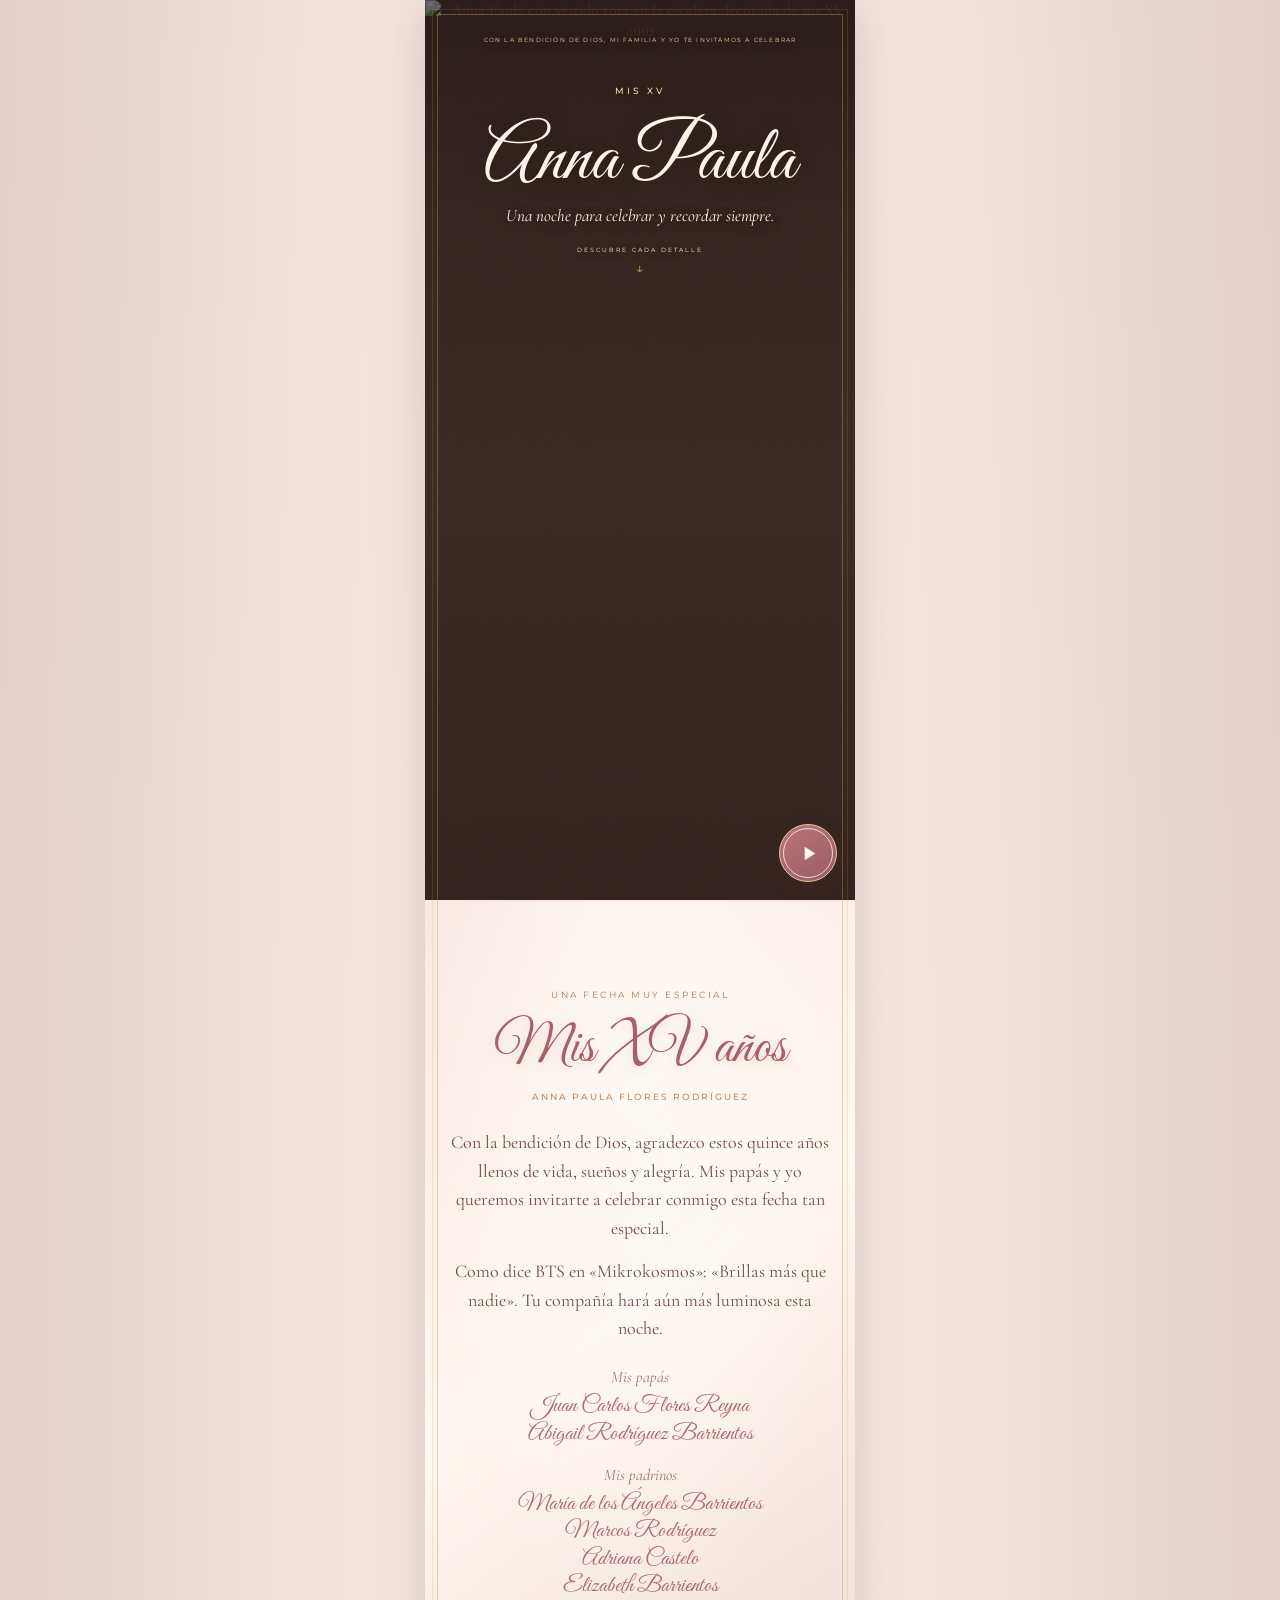
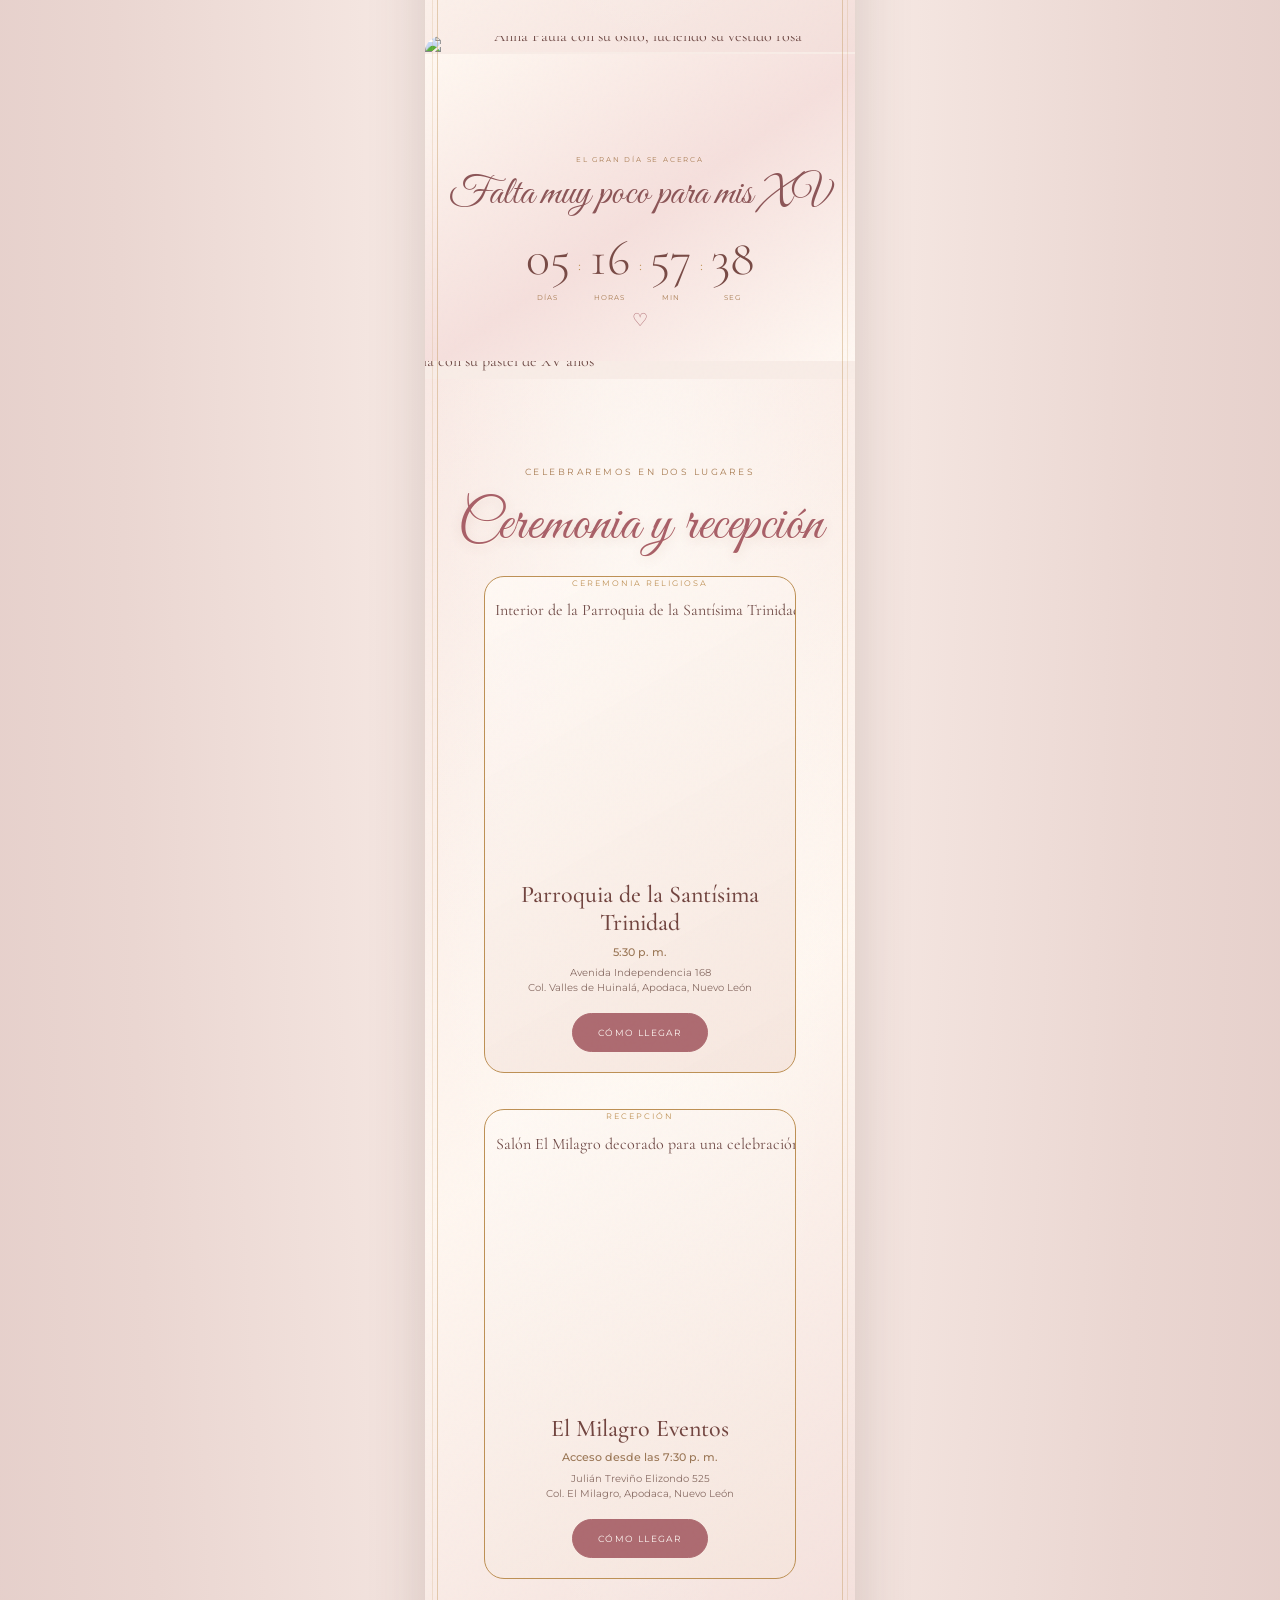
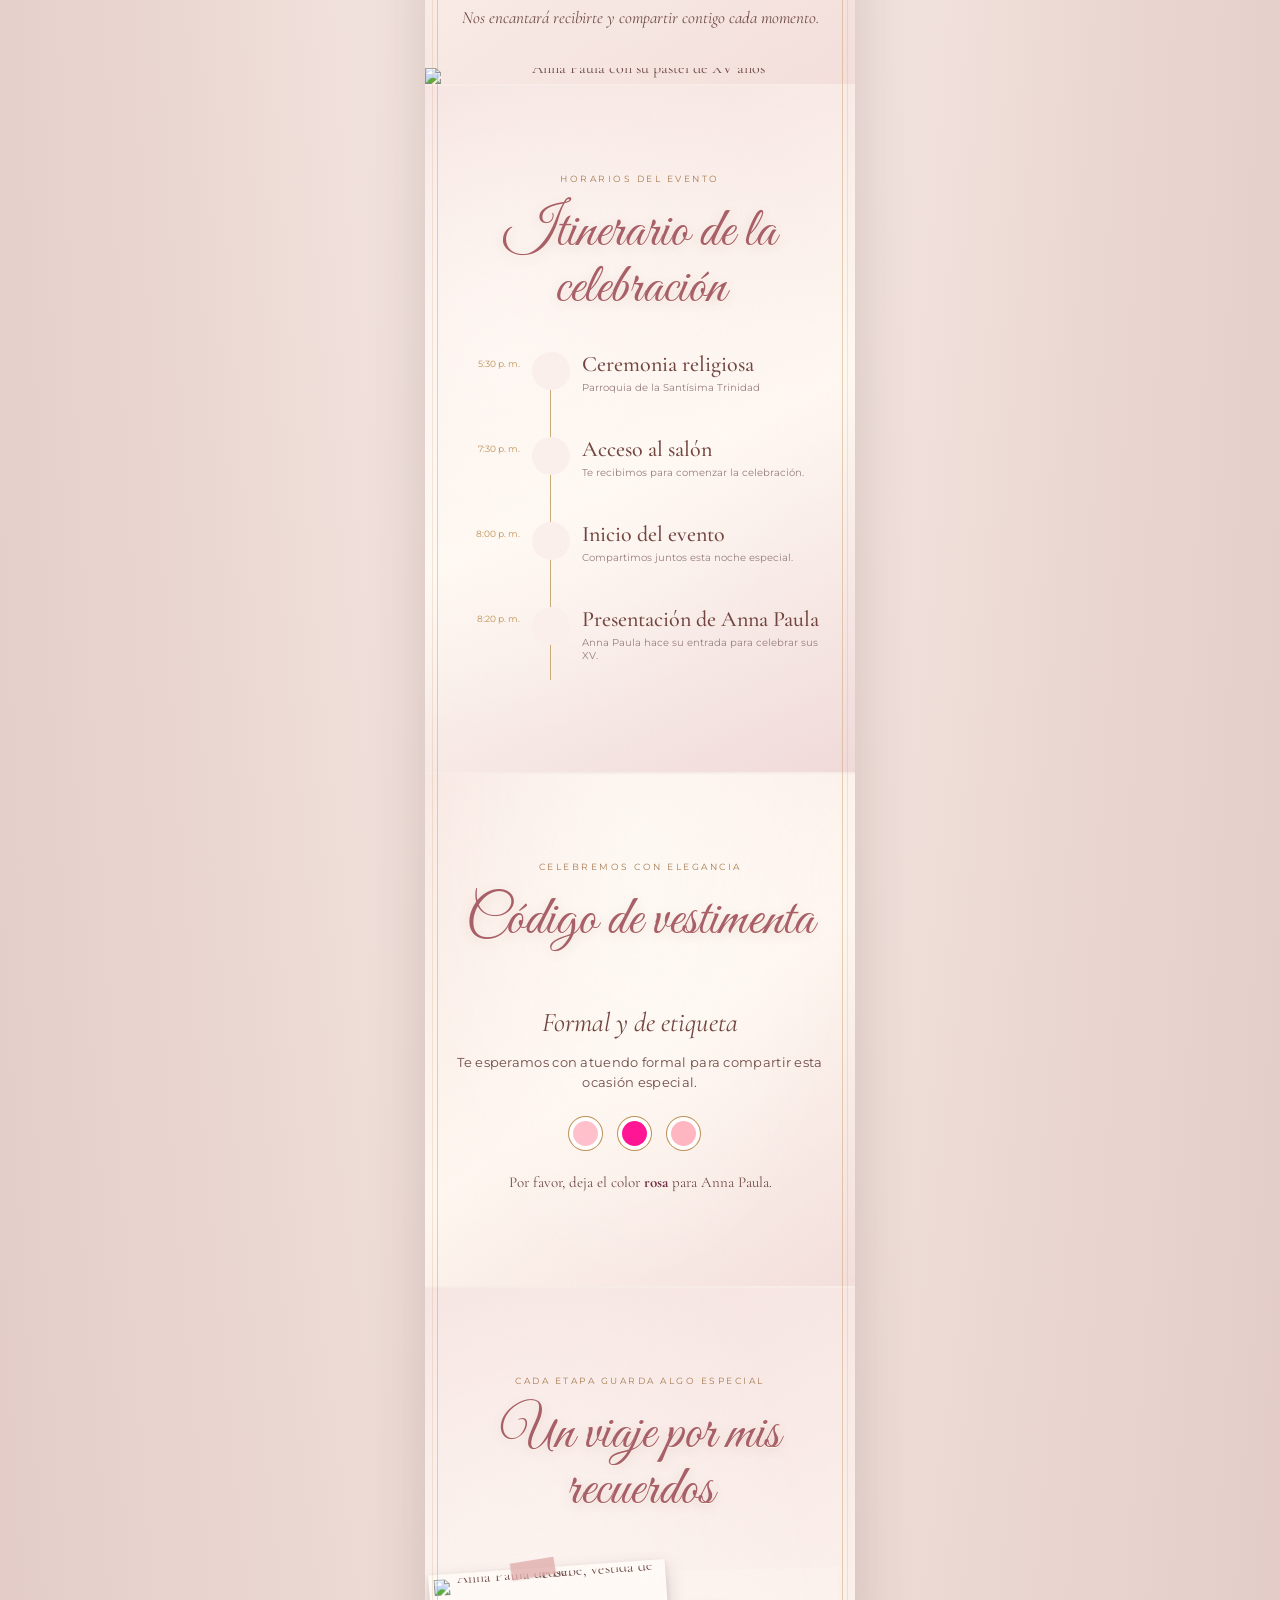
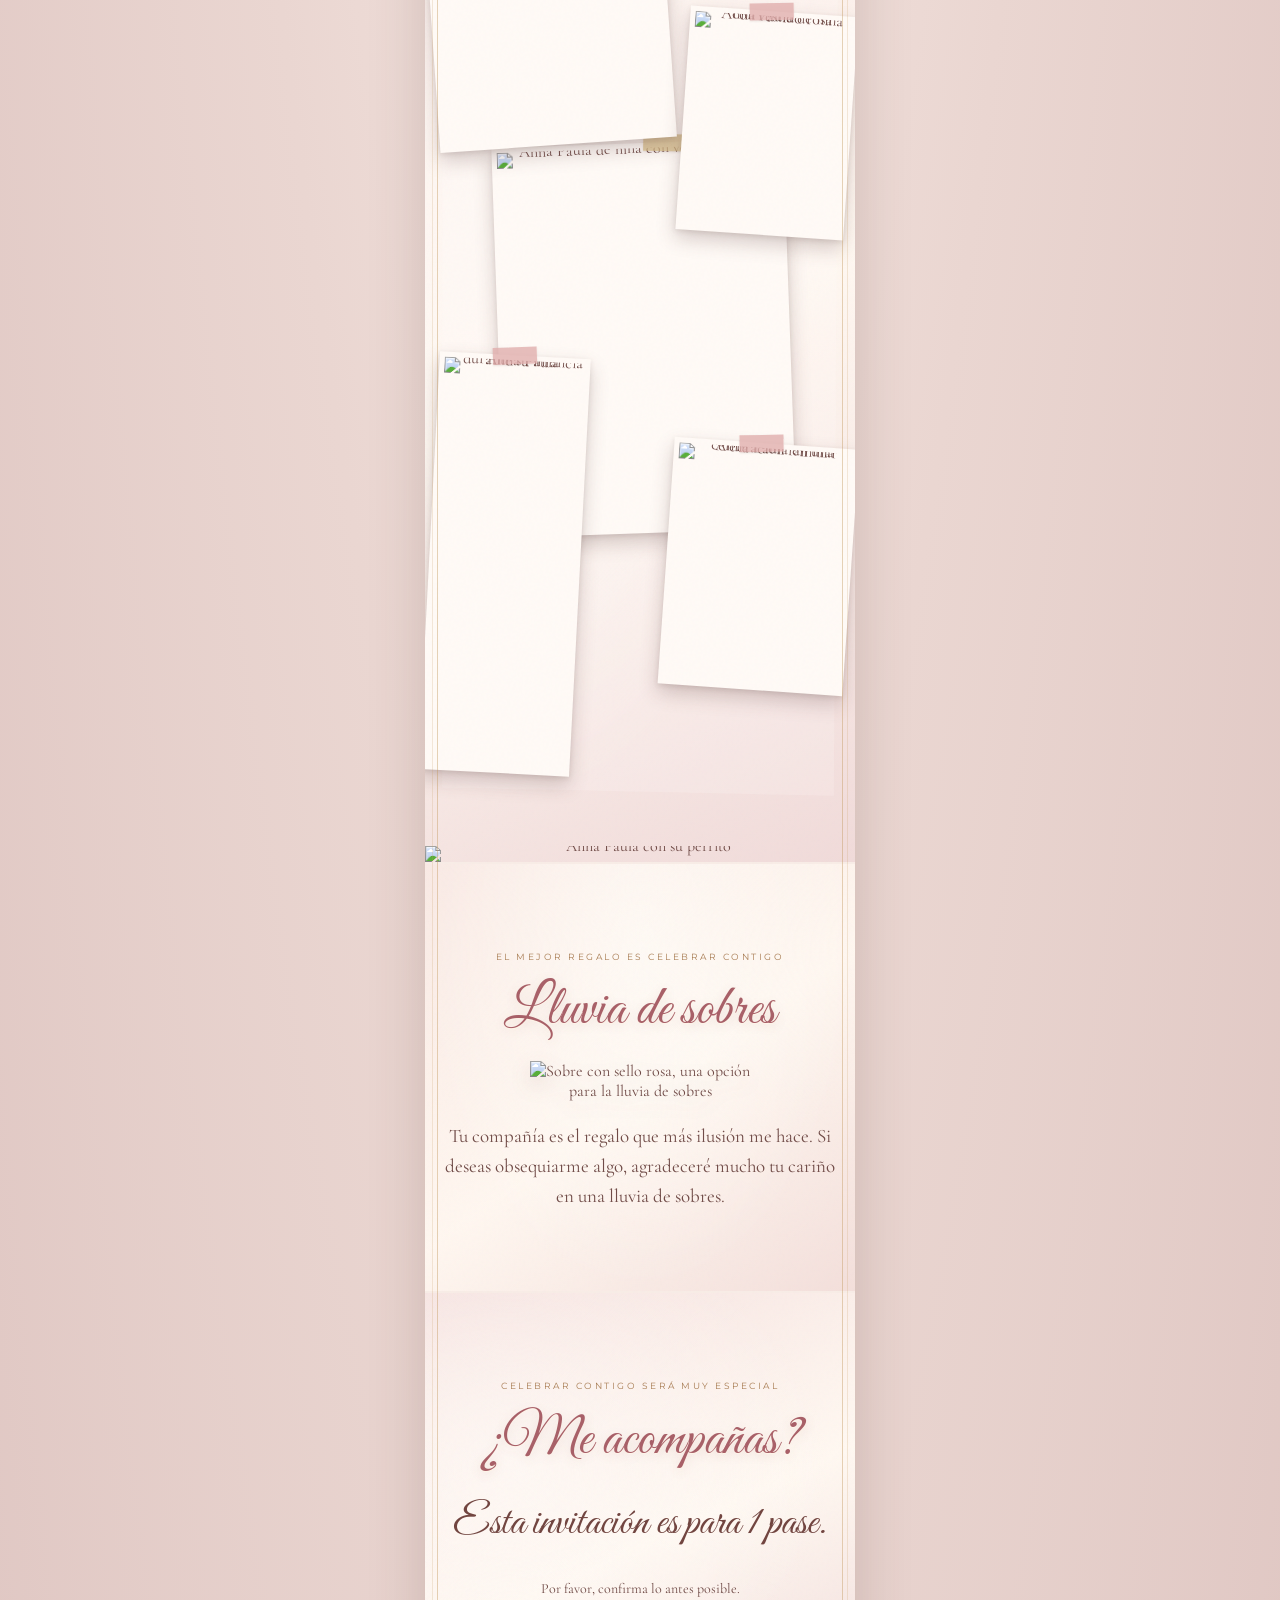
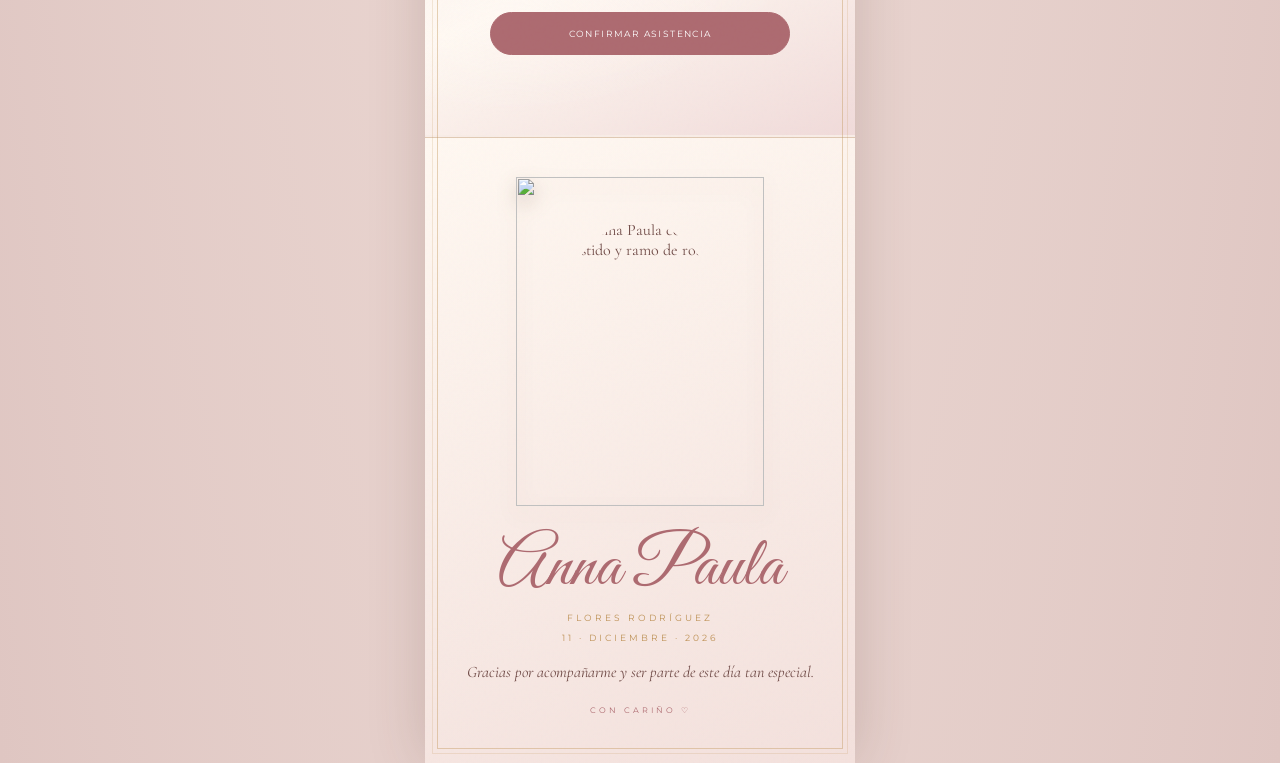
==== index.html @ 14fd7a4a "Add files via upload" ====
<!doctype html>
<html lang="es">

<head>
    <meta charset="utf-8">
    <meta name="viewport" content="width=device-width,initial-scale=1">
    <meta name="theme-color" content="#f8e9e8">
    <meta name="description"
        content="Invitación a los XV años de Anna Paula Flores Rodríguez · 11 de diciembre de 2026.">
    <title>Anna Paula · Mis XV años</title>
    <link rel="preconnect" href="https://fonts.googleapis.com">
    <link rel="preconnect" href="https://fonts.gstatic.com" crossorigin>
    <link
        href="https://fonts.googleapis.com/css2?family=Cormorant+Garamond:wght@400;500;600;700&family=Great+Vibes&family=Montserrat:wght@300;400;500;600&display=swap"
        rel="stylesheet">
    <link rel="stylesheet" href="styles.css">
</head>

<body>
    <div class="invitation-shell">
        <div class="paper-grain"></div>

        <main>
            <section class="hero" id="inicio">
                <picture class="hero-photo"><img src="assets/polie-hero-mobile.jpeg"
                        alt="Anna Paula con vestido rosa en la escalera decorada de sus XV años"></picture>
                <div class="hero-inner">
                    <p class="eyebrow reveal">CON LA BENDICIÓN DE DIOS, MI FAMILIA Y YO TE INVITAMOS A CELEBRAR</p>
                    <p class="hero-pre">MIS XV</p>
                    <h1 class="script hero-name">Anna Paula</h1>
                    <p class="hero-phrase">Una noche para celebrar y recordar siempre.</p><a class="scroll"
                        href="#invitacion">DESCUBRE CADA DETALLE <b>↓</b></a>
                </div>
            </section>
            <!-- Transición editable: cambia las imágenes de papel o flores directamente aquí. -->
            <div class="section-join" aria-hidden="true">
                <img class="section-join__paper" src="assets/papel-rasgado-1.png" alt="">
                <img class="section-join__flowers" src="assets/flores-separador.png" alt="">
            </div>
            <section class="invitation section photo-end-section" id="invitacion">
                <img class="decoration-cutout decoration-cutout--rosa" src="assets/cutouts/rosa.png" alt="" aria-hidden="true">
                <p class="eyebrow">UNA FECHA MUY ESPECIAL</p>
                <h2 class="script">Mis XV años</h2>
                <p class="full-name">Anna Paula Flores Rodríguez</p>
                <p class="body-copy">Con la bendición de Dios, agradezco estos quince años llenos de vida, sueños y
                    alegría. Mis papás y yo queremos invitarte a celebrar conmigo esta fecha tan especial.</p>
                <p class="body-copy">Como dice BTS en «Mikrokosmos»: «Brillas más que nadie». Tu compañía hará aún
                    más luminosa esta noche.</p>
                <div class="family-list">
                    <div class="family-group"><span>Mis papás</span><strong>Juan Carlos Flores Reyna<br>Abigail
                            Rodríguez Barrientos</strong></div>
                    <div class="family-group"><span>Mis padrinos</span><strong>María de los Ángeles Barrientos<br>Marcos
                            Rodríguez<br>Adriana Castelo<br>Elizabeth Barrientos</strong></div>
                </div>
                <figure class="photo-insert photo-insert--osito"><img src="assets/anna-paula-osito.jpeg"
                        alt="Anna Paula con su osito, luciendo su vestido rosa" loading="lazy"></figure>
            </section>
            <div class="section-join section-join--reverse--bottomosito" aria-hidden="true">
                <img class="section-join__paper" src="assets/papel-rasgado-2.png" alt="">
                <img class="section-join__flowers" src="assets/flores-separador.png" alt="">
            </div>
            <section>
                <div class="countdown-card">
                    <p class="eyebrow">EL GRAN DÍA SE ACERCA</p>
                    <h3 class="script">Falta muy poco para mis XV</h3>
                    <div class="countdown">
                        <div><strong id="days">--</strong><small>DÍAS</small></div><span>:</span>
                        <div><strong id="hours">--</strong><small>HORAS</small></div><span>:</span>
                        <div><strong id="minutes">--</strong><small>MIN</small></div><span>:</span>
                        <div><strong id="seconds">--</strong><small>SEG</small></div>
                    </div><span class="countdown-heart" aria-hidden="true">♡</span>
                </div>
                <figure class="photo-insert photo-insert--celebracion"><img src="assets/anna-paula-celebracion.jpeg"
                        alt="Anna Paula con su pastel de XV años" loading="lazy"></figure>
            </section>
            
            <div class="section-join" aria-hidden="true">
                <img class="section-join__paper" src="assets/papel-rasgado-3.png" alt="">
                <img class="section-join__flowers" src="assets/flores-separador.png" alt="">
            </div>
            <section class="venue section photo-end-section" id="lugar">
                <p class="eyebrow">CELEBRAREMOS EN DOS LUGARES</p>
                <h2 class="script">Ceremonia y recepción</h2>
                <div class="venue-card">
                    <p class="venue-type">CEREMONIA RELIGIOSA</p>
                    <img class="venue-photo" src="assets/parroquia-santisima-trinidad.webp"
                        alt="Interior de la Parroquia de la Santísima Trinidad" loading="lazy">
                    <h3>Parroquia de la Santísima Trinidad</h3>
                    <p class="venue-details"><time>5:30 p. m.</time><span>Avenida Independencia 168<br>Col. Valles de Huinalá, Apodaca, Nuevo León</span></p>
                    <a class="outline-btn"
                        href="https://www.google.com/maps/dir/?api=1&amp;destination=Av+Independencia+168%2C+Valle+de+Huinal%C3%A1+I%2C+66634+Apodaca%2C+N.L."
                        target="_blank" rel="noopener noreferrer">CÓMO LLEGAR</a>
                </div>
                <div class="venue-card">
                    <p class="venue-type">RECEPCIÓN</p>
                    <img class="venue-photo" src="assets/salon-el-milagro.webp"
                        alt="Salón El Milagro decorado para una celebración" loading="lazy">
                    <h3>El Milagro Eventos</h3>
                    <p class="venue-details"><time>Acceso desde las 7:30 p. m.</time><span>Julián Treviño Elizondo 525<br>Col. El Milagro, Apodaca, Nuevo León</span></p>
                    <a class="outline-btn"
                        href="https://www.google.com/maps/dir/?api=1&amp;destination=Blvd+Juli%C3%A1n+Trevi%C3%B1o+Elizondo+525%2C+El+Milagro%2C+66634+Apodaca%2C+N.L."
                        target="_blank" rel="noopener noreferrer">CÓMO LLEGAR</a>
                </div>
                <p class="note">Nos encantará recibirte y compartir contigo cada momento.</p>
                <figure class="photo-insert photo-insert--pastel"><img src="assets/anna-paula-pastel.jpeg"
                        alt="Anna Paula con su pastel de XV años" loading="lazy"></figure>
            </section>
            <div class="section-join section-join--reverse--section-cake" aria-hidden="true">
                <img class="section-join__paper" src="assets/papel-rasgado-1.png" alt="">
                <img class="section-join__flowers" src="assets/flores-separador.png" alt="">
            </div>
            <section class="schedule section" id="itinerario">
                <img class="decoration-cutout decoration-cutout--llave-lazo" src="assets/cutouts/llave-lazo.png" alt="" aria-hidden="true">
                <p class="eyebrow">HORARIOS DEL EVENTO</p>
                <h2 class="script">Itinerario de la celebración</h2>
                <div class="timeline">
                    <article><time>5:30 p. m.</time><span class="timeline-dot"><img class="timeline-icon" src="assets/icons/iglesia.png" alt=""></span>
                        <div>
                            <h3>Ceremonia religiosa</h3>
                            <p>Parroquia de la Santísima Trinidad</p>
                        </div>
                    </article>
                    <article><time>7:30 p. m.</time><span class="timeline-dot"><img class="timeline-icon" src="assets/icons/alfombra-roja.png" alt=""></span>
                        <div>
                            <h3>Acceso al salón</h3>
                            <p>Te recibimos para comenzar la celebración.</p>
                        </div>
                    </article>
                    <article><time>8:00 p. m.</time><span class="timeline-dot"><img class="timeline-icon" src="assets/icons/escena.png" alt=""></span>
                        <div>
                            <h3>Inicio del evento</h3>
                            <p>Compartimos juntos esta noche especial.</p>
                        </div>
                    </article>
                    <article><time>8:20 p. m.</time><span class="timeline-dot"><img class="timeline-icon" src="assets/icons/corona.png" alt=""></span>
                        <div>
                            <h3>Presentación de Anna Paula</h3>
                            <p>Anna Paula hace su entrada para celebrar sus XV.</p>
                        </div>
                    </article>
                </div>
            </section>
            <div class="section-join" aria-hidden="true">
                <img class="section-join__paper" src="assets/papel-rasgado-2.png" alt="">
                <img class="section-join__flowers" src="assets/flores-separador.png" alt="">
            </div>
            <section class="dress section" id="vestimenta">
                <img class="decoration-cutout decoration-cutout--perfume-rosa" src="assets/cutouts/perfume-rosa.png" alt="" aria-hidden="true">
                <p class="eyebrow">CELEBREMOS CON ELEGANCIA</p>
                <h2 class="script">Código de vestimenta</h2>
                <div class="dress-art" aria-label="Vestido y traje de etiqueta">
                    <img class="dress-art--formal" src="assets/formal.png" alt="">
                </div>
                <h3>Formal y de etiqueta</h3>
                <p>Te esperamos con atuendo formal para compartir esta ocasión especial.</p>
                <div class="wine-note">
                    <span class="pink1"></span><br>
                    <span class="pink2"></span><br>
                    <span class="pink3"></span><br>
                    <p>Por favor, deja el color <b>rosa</b> para Anna Paula.</p>
                </div>
            </section>
            <div class="section-join section-join--reverse" aria-hidden="true">
                <img class="section-join__paper" src="assets/papel-rasgado-3.png" alt="">
                <img class="section-join__flowers" src="assets/flores-separador.png" alt="">
            </div>
            <section class="gallery section photo-end-section" id="galeria">
                <img class="decoration-cutout decoration-cutout--rosa" src="assets/cutouts/rosa.png" alt="" aria-hidden="true">
                <p class="eyebrow">CADA ETAPA GUARDA ALGO ESPECIAL</p>
                <h2 class="script">Un viaje por mis recuerdos</h2>
                <div class="memory-collage" aria-label="Collage de fotografías de infancia de Anna Paula">
                    <figure class="memory-print memory-print--baby"><img src="assets/infancia/infancia-bebe.jpeg" alt="Anna Paula de bebé, vestida de rosa" loading="eager"></figure>
                    <figure class="memory-print memory-print--pink"><img src="assets/infancia/infancia-vestido-rosa.jpeg" alt="Anna Paula de niña con vestido rosa" loading="eager"></figure>
                    <figure class="memory-print memory-print--school"><img src="assets/infancia/infancia-escolar.jpeg" alt="Anna Paula durante su infancia" loading="eager"></figure>
                    <figure class="memory-print memory-print--portrait"><img src="assets/infancia/infancia-retrato.jpeg" alt="Anna Paula en una celebración familiar" loading="eager"></figure>
                    <figure class="memory-print memory-print--main"><img src="assets/infancia/infancia-vestido-fiesta.jpeg" alt="Anna Paula de niña con vestido de fiesta" loading="eager"></figure>
                    <img class="decoration-cutout memory-sticker memory-sticker--bow" src="assets/cutouts/lazo-rosa.png" alt="" aria-hidden="true">
                    <img class="decoration-cutout memory-sticker memory-sticker--bouquet" src="assets/cutouts/ramo-rosas.png" alt="" aria-hidden="true">
                </div>
                <figure class="photo-insert photo-insert--mascota photo-insert--near-gifts"><img src="assets/anna-paula-mascota.jpeg"
                        alt="Anna Paula con su perrito" loading="lazy"></figure>
            </section>
            <div class="section-join" aria-hidden="true">
                <img class="section-join__paper" src="assets/papel-rasgado-1.png" alt="">
                <img class="section-join__flowers" src="assets/flores-separador.png" alt="">
            </div>
            <section class="gifts section" id="regalos">
                <img class="decoration-cutout decoration-cutout--angelito" src="assets/cutouts/angelito.png" alt="" aria-hidden="true">
                <p class="eyebrow">EL MEJOR REGALO ES CELEBRAR CONTIGO</p>
                <h2 class="script">Lluvia de sobres</h2>
                <img class="gift-envelope" src="assets/cutouts/sobre-sello.png" alt="Sobre con sello rosa, una opción para la lluvia de sobres" loading="lazy">
                <p>Tu compañía es el regalo que más ilusión me hace. Si deseas obsequiarme algo, agradeceré mucho tu
                    cariño en una lluvia de sobres.</p>
            </section>
            <div class="section-join section-join--reverse --two" aria-hidden="true">
                <img class="section-join__paper" src="assets/papel-rasgado-2.png" alt="">
                <img class="section-join__flowers" src="assets/flores-separador.png" alt="">
            </div>
            <section class="rsvp section" id="confirmar">
                <p class="eyebrow">CELEBRAR CONTIGO SERÁ MUY ESPECIAL</p>
                <h2 class="script">¿Me acompañas?</h2>
                <!-- Cambia “1 pase” aquí en cada copia de la invitación. -->
                <p class="assigned-passes">Esta invitación es para <strong>1 pase</strong>.</p>
                <p class="rsvp-deadline">Por favor, confirma lo antes posible.</p>
                <a class="solid-btn" href="https://docs.google.com/forms/d/e/1FAIpQLSf48ewP8IYjfvu2QK6KBSsSONPU7wRR5Dz1AoerXNyhxl4kzA/viewform?usp=header"
                    target="_blank" rel="noopener noreferrer">CONFIRMAR ASISTENCIA</a>
            </section>
            <div class="section-join" aria-hidden="true">
                <img class="section-join__paper" src="assets/papel-rasgado-3.png" alt="">
                <img class="section-join__flowers" src="assets/flores-separador.png" alt="">
            </div>
        </main>
        <footer>
            <div class="portrait-mirror" aria-label="Anna Paula enmarcada en un espejo dorado"><img
                    class="portrait-mirror-photo" src="assets/anna-paula-floral.jpeg"
                    alt="Anna Paula con su vestido y ramo de rosas"><img class="portrait-mirror-frame"
                    src="assets/cutouts/espejo-dorado.png" alt="" aria-hidden="true"></div>
            <p class="script">Anna Paula</p><span>FLORES RODRÍGUEZ <br> 11 · DICIEMBRE · 2026</span>
            <p>Gracias por acompañarme y ser parte de este día tan especial.</p><small>CON CARIÑO ♡</small>
        </footer>
    </div>
    <audio id="background-song" src="assets/please.mp3" preload="none" loop></audio>
    <button id="music-toggle" class="music-toggle" type="button" aria-label="Reproducir canción"
        aria-pressed="false"><svg class="music-toggle__play" viewBox="0 0 24 24" aria-hidden="true">
            <path d="M8 5v14l11-7z" />
        </svg><svg class="music-toggle__pause" viewBox="0 0 24 24" aria-hidden="true">
            <path d="M7 5h4v14H7zm7 0h4v14h-4z" />
        </svg></button>
    <script src="script.js" defer></script>
</body>

</html>
---- styles.css ----
:root {
    --blush: #f7e5e5;
    --pale: #fff9f5;
    --rose: #b77d83;
    --deep: #80535a;
    --gold: #b3945c;
    --gold2: #d8c39a;
    --ink: #79585a;
    --serif: 'Cormorant Garamond',Georgia,serif;
    --script: 'Great Vibes',cursive;
    --sans: 'Montserrat',sans-serif;
}

* {
    box-sizing: border-box;
}

html {
    scroll-behavior: smooth;
    scroll-padding-top: 75px;
}

body {
    margin: 0;
    color: var(--ink);
    font-family: var(--serif);
    background: #f8e9e8 url('assets/fondo.jpg') center top/cover fixed;
    overflow-x: hidden;
}

.paper-grain {
    position: fixed;
    inset: 0;
    pointer-events: none;
    z-index: 20;
    opacity: .12;
    background-image: url("data:image/svg+xml,%3Csvg viewBox='0 0 180 180' xmlns='http://www.w3.org/2000/svg'%3E%3Cfilter id='n'%3E%3CfeTurbulence type='fractalNoise' baseFrequency='.8' numOctaves='3' stitchTiles='stitch'/%3E%3C/filter%3E%3Crect width='100%25' height='100%25' filter='url(%23n)' opacity='.14'/%3E%3C/svg%3E");
}

a {
    color: inherit;
}

.nav {
    height: 68px;
    position: sticky;
    top: 0;
    z-index: 30;
    display: flex;
    align-items: center;
    justify-content: space-between;
    padding: 0 max(5cqw,22px);
    background: rgba(255,249,246,.92);
    backdrop-filter: blur(14px);
    border-bottom: 1px solid #b3945c44;
}

.brand {
    font: 38px var(--script);
    color: var(--gold);
    text-decoration: none;
}

.brand span {
    font: 13px var(--serif);
}

.nav-links {
    display: flex;
    gap: clamp(10px,2.2cqw,28px);
}

.nav-links a {
    font: 8px var(--sans);
    letter-spacing: 1.3px;
    text-transform: uppercase;
    text-decoration: none;
    color: var(--deep);
}

.nav-links a:hover {
    color: var(--gold);
}

.menu-toggle {
    display: none;
    border: 0;
    background: none;
    color: var(--gold);
    font-size: 25px;
}

.hero {
    min-height: calc(100svh - 68px);
    position: relative;
    display: grid;
    place-items: center;
    text-align: center;
    padding: 60px 20px 75px;
    isolation: isolate;
    background: linear-gradient(135deg,#f9e9e8dd,#fff8f2bb 55%,#f4d9ddcc);
}

.hero:before {
    content: "";
    position: absolute;
    inset: 22px;
    border: 1px solid #b3945c99;
    outline: 1px solid #b3945c55;
    outline-offset: 7px;
    z-index: -1;
}

.hero:after {
    content: "✧　❦　✧";
    position: absolute;
    bottom: 30px;
    color: var(--gold);
    letter-spacing: 10px;
    font-size: 22px;
}

.hero-frame {
    position: absolute;
    inset: 45px 7%;
    border: 1px solid #c4a87555;
    border-radius: 48% 48% 2px 2px;
    pointer-events: none;
}

.hero-inner {
    position: relative;
    z-index: 2;
    max-width: 700px;
}

.eyebrow {
    font: 9px var(--sans);
    letter-spacing: 2.5px;
    line-height: 1.8;
    color: var(--gold);
    text-transform: uppercase;
    margin: 0 0 18px;
}

.crown {
    font-size: 56px;
    color: var(--gold);
    text-shadow: 0 3px 5px #8d6d3b33;
    line-height: 1.1;
}

.hero-pre {
    font: 11px var(--sans);
    letter-spacing: 6px;
    margin: 12px 0 0;
    color: var(--deep);
}

.script {
    font: 400 clamp(58px,10cqw,90px)/1.05 var(--script);
    color: var(--rose);
    margin: 0;
}

.hero h1 {
    margin: 0;
}

.hero-name {
    font: clamp(90px,17cqw,155px)/.92 var(--script);
    color: #9b646b;
    text-shadow: 1px 2px #fff,2px 4px #b77d8344;
}

.ornate-rule {
    display: flex;
    align-items: center;
    justify-content: center;
    gap: 14px;
    color: var(--gold);
    font-size: 24px;
    margin: 12px 0;
}

.ornate-rule span {
    font-size: 17px;
}

.hero-date {
    display: flex;
    align-items: center;
    justify-content: center;
    gap: 14px;
    font: 11px var(--sans);
    letter-spacing: 3px;
    color: var(--deep);
}

.hero-date:first-letter {
    font: 25px var(--serif);
}

.hero-date i {
    height: 20px;
    width: 1px;
    background: var(--gold);
}

.hero-phrase {
    font: italic 19px var(--serif);
    margin: 22px 0 30px;
}

.scroll {
    font: 8px var(--sans);
    letter-spacing: 2px;
    text-decoration: none;
    color: var(--deep);
    display: inline-flex;
    flex-direction: column;
    gap: 9px;
}

.scroll b {
    font-size: 19px;
    color: var(--gold);
    font-weight: 400;
}

.hero-bouquet {
    position: absolute;
    width: clamp(125px,22cqw,245px);
    left: -25px;
    bottom: 2%;
    transform: rotate(-14deg);
    opacity: .92;
}

.hero-cameo {
    position: absolute;
    width: clamp(100px,16cqw,170px);
    right: 2%;
    top: 7%;
    transform: rotate(8deg);
    opacity: .9;
}

.hero-bow {
    position: absolute;
    width: clamp(100px,15cqw,160px);
    right: 2%;
    bottom: 2%;
    transform: rotate(-12deg);
}

.section {
    position: relative;
    text-align: center;
    padding: 105px 22px;
    overflow: hidden;
}

.invitation {
    background: linear-gradient(180deg,#fff9f5d9,#f8e9e8e8);
}

.section-mark {
    font-size: 35px;
    color: var(--gold);
    margin: 0 0 22px;
}

.invitation h2,.date-section h2,.venue h2,.schedule h2,.dress h2,.gallery h2,.gifts h2,.rsvp h2 {
    margin-bottom: 25px;
}

.body-copy {
    max-width: 570px;
    margin: 22px auto 30px;
    font-size: 21px;
    line-height: 1.65;
}

.wax-seal {
    width: 66px;
    height: 66px;
    border-radius: 50%;
    display: grid;
    place-items: center;
    margin: 28px auto 18px;
    color: #fff5ed;
    font: 36px var(--script);
    background: radial-gradient(circle at 35% 30%,#d99ca2,#a85f6b 65%,#8d4d58);
    box-shadow: 0 3px 10px #88515a55,inset 0 0 0 3px #e7b9ad,inset 0 0 0 5px #a75e69;
}

.small-caps {
    font: 9px var(--sans);
    letter-spacing: 2px;
    color: var(--gold);
}

.parents {
    display: flex;
    flex-direction: column;
    gap: 5px;
    margin: 20px auto 0;
}

.parents span {
    font: italic 17px var(--serif);
}

.parents strong {
    font: 22px var(--script);
    font-weight: 400;
    color: var(--rose);
}

.invitation-envelope {
    width: min(210px,48cqw);
    display: block;
    margin: 10px auto -55px;
    filter: drop-shadow(0 8px 6px #86635c22);
}

.date-section {
    background: linear-gradient(145deg,#f3daddcc,#fff8f2e8 52%,#f7e4e5dd);
}

.date-numbers {
    display: flex;
    align-items: center;
    justify-content: center;
    gap: 20px;
    color: var(--gold);
    margin: 20px 0 28px;
}

.date-numbers strong {
    font: 46px var(--serif);
    font-weight: 400;
    color: var(--deep);
}

.date-numbers span {
    font: 10px var(--sans);
    letter-spacing: 3px;
}

.calendar {
    width: min(100%,390px);
    margin: 0 auto 32px;
    padding: 26px 25px 22px;
    background: #fffaf4d9;
    border: 1px solid var(--gold);
    box-shadow: 0 12px 35px #80535a1a;
    position: relative;
}

.calendar:before {
    content: "";
    position: absolute;
    inset: 6px;
    border: 1px solid #b3945c55;
    pointer-events: none;
}

.calendar-head {
    font: 17px var(--serif);
    letter-spacing: 4px;
    color: var(--deep);
    margin-bottom: 18px;
}

.calendar-head span {
    font: 10px var(--sans);
    letter-spacing: 2px;
    color: var(--gold);
    margin-left: 8px;
}

.calendar-grid {
    display: grid;
    grid-template-columns: repeat(7,1fr);
    gap: 5px;
}

.calendar-grid>* {
    height: 34px;
    display: grid;
    place-items: center;
    font: 13px var(--serif);
    font-style: normal;
}

.calendar-grid b {
    font: 8px var(--sans);
    letter-spacing: 1px;
    color: var(--gold);
}

.calendar-grid .selected {
    background: #b87580;
    color: white;
    border-radius: 50%;
    box-shadow: 0 0 0 3px #f2d7d5;
}

.countdown {
    display: flex;
    align-items: center;
    justify-content: center;
    gap: clamp(7px,3cqw,20px);
}

.countdown div {
    display: flex;
    flex-direction: column;
    gap: 5px;
    min-width: 45px;
}

.countdown strong {
    font: 31px var(--serif);
    color: var(--deep);
}

.countdown small {
    font: 8px var(--sans);
    letter-spacing: 1px;
    color: var(--gold);
}

.countdown>span {
    color: var(--gold);
    font-size: 20px;
}

.pearls-deco {
    position: absolute;
    width: 180px;
    left: -48px;
    top: 13%;
    transform: rotate(25deg);
    opacity: .65;
}

.perfume-deco {
    position: absolute;
    width: 150px;
    right: -28px;
    bottom: 2%;
    opacity: .7;
}

.venue {
    background: #fff9f5d9;
}

.venue-card {
    width: min(100%,440px);
    margin: 30px auto;
    padding: 35px 25px;
    background: #fbf1e8;
    border: 1px solid var(--gold);
    outline: 1px solid #b3945c66;
    outline-offset: 6px;
}

.venue-ornament {
    font-size: 44px;
    color: var(--gold);
}

.venue-card h3 {
    font: 25px var(--serif);
    font-weight: 400;
    color: var(--deep);
    margin: 15px 0;
}

.venue-name {
    font: 31px var(--script);
    color: var(--rose);
    margin: 8px;
}

.venue-address {
    font: 12px/1.7 var(--sans);
    color: #967e7b;
}

.time {
    font: 34px var(--serif);
    color: var(--deep);
    margin: 20px;
}

.time small {
    font: 11px var(--sans);
    color: var(--gold);
}

.outline-btn,.solid-btn {
    display: inline-block;
    padding: 13px 25px;
    border: 1px solid var(--gold);
    border-radius: 28px;
    background: transparent;
    text-decoration: none;
    color: var(--deep);
    font: 9px var(--sans);
    letter-spacing: 1.4px;
    cursor: pointer;
    transition: .25s;
}

.outline-btn:hover,.solid-btn:hover {
    background: var(--gold);
    color: white;
}

.note {
    font: italic 17px var(--serif);
    max-width: 440px;
    margin: 26px auto 0;
    line-height: 1.5;
}

.schedule {
    background: linear-gradient(180deg,#f7e6e5e8,#fff9f5e8);
}

.timeline {
    max-width: 550px;
    margin: 35px auto 0;
    text-align: left;
    position: relative;
}

.timeline:before {
    content: "";
    position: absolute;
    left: 117px;
    top: 10px;
    bottom: 12px;
    width: 1px;
    background: #c7aa75;
}

.timeline article {
    display: grid;
    grid-template-columns: 95px 44px 1fr;
    align-items: start;
    gap:12px;
    min-height: 90px;
}

.timeline time {
    font: 11px var(--sans);
    color: var(--gold);
    text-align: right;
    padding-top: 6px;
}

.timeline-dot {
    z-index: 1;
    width: 45px;
    height: 45px;
    border: 1px solid var(--gold);
    border-radius: 50%;
    background: #fbefec;
    color: var(--rose);
    display: grid;
    place-items: center;
    margin: 0 auto;
    font-size: 13px;
}

.timeline h3 {
    font: 25px var(--serif);
    font-weight: 500;
    color: var(--deep);
    margin: 0 0 4px;
}

.timeline p {
    font: 11px var(--sans);
    color: #987f7e;
    margin: 0;
}

.schedule-flowers {
    position: absolute;
    width: 180px;
    right: -55px;
    bottom: -5px;
    opacity: .38;
}

.dress {
    background: #fff9f5df;
}

.dress-art {
    display: flex;
    align-items: center;
    justify-content: center;
    gap: 30px;
    margin: 35px auto 22px;
    color: #b99c6c;
}

.dress-sketch,.suit-sketch {
    font: 100px var(--serif);
    opacity: .75;
}

.gold-line {
    height: 100px;
    width: 1px;
    background: var(--gold);
}

.dress h3 {
    font: italic 27px var(--serif);
    color: var(--deep);
    margin: 10px;
}

.dress>p:not(.eyebrow) {
    font: 13px var(--sans);
    letter-spacing: .3px;
}

.wine-note {
    display: flex;
    align-items: center;
    justify-content: center;
    gap: 12px;
    margin: 28px auto 0;
    max-width: 360px;
    flex-direction: row;
    flex-wrap: wrap;
}

.wine-note span {
    width: 25px;
    height: 25px;
    border-radius: 50%;
    background: pink;
    box-shadow: 0 0 0 4px #fff,0 0 0 5px var(--gold);
}

.wine-note span.pink2{
    background:deeppink;
}
.wine-note span.pink3{
    background:lightpink;
}

.wine-note p {
    font: 15px var(--serif);
    text-align: left;
}

.wine-note b {
    color: #722f43;
}

.gallery {
    background: linear-gradient(135deg,#f5dedfdd,#fff9f5e8);
}

.photo-placeholder {
    width: min(68cqw,280px);
    aspect-ratio: .78;
    margin: 30px auto 15px;
    padding: 10px;
    background: #fdf6ed;
    border: 1px solid var(--gold);
    box-shadow: 0 10px 25px #80535a22;
    transform: rotate(-2deg);
}

.photo-inner {
    width: 100%;
    height: 100%;
    display: flex;
    flex-direction: column;
    align-items: center;
    justify-content: center;
    background: radial-gradient(ellipse,#fffaf5,#efd5d4);
    border: 1px solid #c7aa7588;
}

.photo-inner span {
    font-size: 40px;
    color: var(--gold);
}

.photo-inner strong {
    font: 65px var(--script);
    font-weight: 400;
    color: var(--rose);
}

.photo-inner small {
    font: 9px var(--sans);
    letter-spacing: 3px;
    color: var(--gold);
}

.gallery-cameo {
    position: absolute;
    width: 140px;
    left: -22px;
    top: 4%;
    opacity: .55;
}

.gallery-locket {
    width: 135px;
    position: absolute;
    right: -25px;
    bottom: -15px;
    opacity: .55;
}

.gifts {
    background: #fff9f5df;
}

.gifts img {
    width: 150px;
    display: block;
    margin: 5px auto 0;
}

.gifts>p:last-child {
    max-width: 450px;
    margin: 0 auto;
    font-size: 19px;
    line-height: 1.55;
}

.rsvp {
    background: linear-gradient(180deg,#f4dfe0e8,#fff8f4e8);
}

.rsvp-bow {
    width: 140px;
    margin: -25px auto 5px;
    display: block;
}

.rsvp .wax-seal {
    margin-top: 0;
}

.rsvp .body-copy {
    font-size: 18px;
}

#rsvp-form {
    width: min(100%,410px);
    margin: 30px auto 0;
    padding: 28px;
    text-align: left;
    background: #fffaf5e8;
    border: 1px solid var(--gold);
    box-shadow: 0 12px 35px #80535a17;
}

#rsvp-form label {
    display: block;
    font: 8px var(--sans);
    letter-spacing: 1.4px;
    color: var(--gold);
    margin: 14px 0 7px;
}

#rsvp-form input,#rsvp-form select {
    width: 100%;
    padding: 13px;
    background: #fff;
    border: 1px solid #e3d1c7;
    color: var(--deep);
    font: 12px var(--sans);
    outline: none;
}

#rsvp-form input:focus,#rsvp-form select:focus {
    border-color: var(--gold);
}

.solid-btn {
    width: 100%;
    margin-top: 22px;
    background: var(--rose);
    border-color: var(--rose);
    color: #fff;
}

.form-message {
    font: 10px/1.5 var(--sans);
    color: #9b8280;
    text-align: center;
    margin: 14px 0 0;
}

footer {
    text-align: center;
    padding: 60px 20px 45px;
    background: #fff7f3ed;
    border-top: 1px solid #b3945c55;
}

footer .footer-crown {
    font-size: 45px;
    color: var(--gold);
}

footer .script {
    font-size: 70px;
}

footer>span {
    font: 9px var(--sans);
    letter-spacing: 3px;
    color: var(--gold);
}

footer p:not(.script) {
    font: italic 16px var(--serif);
}

footer small {
    font: 8px var(--sans);
    letter-spacing: 3px;
    color: var(--rose);
}

@media(max-width:760px) {
    .nav {
        height: 58px;
    }
    .menu-toggle {
        display: block;
    }
    .nav-links {
        display: none;
        position: absolute;
        top: 58px;
        left: 0;
        right: 0;
        padding: 22px;
        background: #fff9f5f7;
        flex-direction: column;
        align-items: center;
        gap: 18px;
        border-bottom: 1px solid var(--gold);
    }
    .nav-links.open {
        display: flex;
    }
    .nav-links a {
        font-size: 10px;
    }
    .hero {
        min-height: calc(100svh - 58px);
        padding: 55px 22px 80px;
    }
    .hero:before {
        inset: 14px;
    }
    .hero-frame {
        inset: 34px 6%;
    }
    .hero-bouquet {
        width: 125px;
        left: -28px;
        bottom: 2%;
    }
    .hero-cameo {
        width: 95px;
        right: -18px;
        top: 6%;
    }
    .hero-bow {
        width: 100px;
        right: -20px;
        bottom: 1%;
    }
    .hero-inner {
        max-width: 95%;
    }
    .eyebrow {
        font-size: 8px;
        letter-spacing: 1.8px;
    }
    .hero-name {
        font-size: clamp(90px,24cqw,130px);
    }
    .hero-phrase {
        font-size: 17px;
    }
    .section {
        padding: 80px 20px;
    }
    .body-copy {
        font-size: 19px;
    }
    .script {
        font-size: clamp(55px,14cqw,75px);
    }
    .calendar {
        padding: 23px 14px;
    }
    .calendar-grid>* {
        height: 31px;
    }
    .countdown {
        gap: 7px;
    }
    .countdown div {
        min-width: 38px;
    }
    .countdown strong {
        font-size: 25px;
    }
    .pearls-deco {
        width: 110px;
        left: -50px;
    }
    .perfume-deco {
        width: 100px;
        right: -35px;
    }
    .timeline:before {
        left: 105px;
    }
    .timeline article {
        grid-template-columns: 75px 38px 1fr;
        min-height: 85px;
    }
    .timeline time {
        font-size: 9px;
    }
    .timeline h3 {
        font-size: 22px;
    }
    .timeline p {
        font-size: 10px;
    }
    .dress-sketch,.suit-sketch {
        font-size: 75px;
    }
    .gold-line {
        height: 80px;
    }
    .gallery-cameo {
        width: 95px;
    }
    .gallery-locket {
        width: 95px;
    }
    #rsvp-form {
        padding: 22px;
    }
}

@media(prefers-reduced-motion:reduce) {
    html {
        scroll-behavior: auto;
    }
}

/* Hero editorial con fotografía integral: sin panel opaco ni navegación superior */
html {
    scroll-padding-top: 0;
}

.hero {
    min-height: 100svh;
    place-items: center start;
    text-align: left;
    padding: clamp(54px,8vh,90px) clamp(28px,9cqw,150px);
    background: #3c2924;
    overflow: hidden;
}

.hero-photo {
    position: absolute;
    inset: 0;
    z-index: -2;
    display: block;
}

.hero-photo img {
    width: 100%;
    height: 100%;
    object-fit: cover;
    object-position: center 48%;
    display: block;
}

.hero:before {
    content: "";
    position: absolute;
    inset: 0;
    border: 0;
    outline: 0;
    background: linear-gradient(90deg,rgba(31,21,20,.72) 0%,rgba(39,26,24,.52) 28%,rgba(49,31,26,.14) 54%,transparent 75%),linear-gradient(0deg,rgba(33,20,18,.38),transparent 36%);
    z-index: -1;
    pointer-events: none;
}

.hero:after {
    content: "";
    position: absolute;
    inset: 0;
    background: radial-gradient(ellipse at 72% 48%,transparent 42%,rgba(43,26,22,.18) 100%);
    z-index: -1;
    pointer-events: none;
}

.hero-frame {
    display: none;
}

.hero-inner {
    width: min(100%,570px);
    max-width: 570px;
    margin: 0;
    text-align: left;
    color: #fff6eb;
    text-shadow: 0 2px 16px rgba(35,19,17,.38);
}

.hero-inner .eyebrow {
    color: #f4d9ae;
    text-shadow: 0 1px 8px #291b18;
}

.hero-inner .crown,.hero-inner .hero-pre,.hero-inner .ornate-rule,.hero-inner .hero-date,.hero-inner .scroll,.hero-inner .script,.hero-inner .hero-name {
    color: #fff3e5;
}

.hero-inner .crown {
    text-shadow: 0 2px 12px #36231d;
}

.hero-inner .script {
    font-size: clamp(58px,8cqw,82px);
    text-shadow: 0 2px 16px #39241f;
}

.hero-inner .hero-name {
    font-size: clamp(95px,14cqw,150px);
    text-shadow: 0 3px 22px #301f1b;
}

.hero-inner .ornate-rule,.hero-inner .hero-date {
    justify-content: flex-start;
}

.hero-inner .ornate-rule {
    color: #e8c995;
}

.hero-inner .hero-phrase {
    color: #fff7ef;
    text-shadow: 0 2px 12px #2d1d19;
}

.hero-inner .scroll {
    color: #fff5e9;
}

@media(max-width:760px) {
    .hero {
        min-height: 100svh;
        place-items: start center;
        text-align: center;
        padding: 7svh 22px 72px;
    }
    .hero-photo img {
        object-position: center 48%;
    }
    .hero:before {
        background: linear-gradient(180deg,rgba(30,21,20,.64) 0%,rgba(39,27,24,.36) 24%,rgba(50,33,29,.02) 53%,rgba(39,24,21,.27) 100%);
    }
    .hero:after {
        background: linear-gradient(0deg,rgba(36,22,19,.22),transparent 43%);
    }
    .hero-inner {
        width: 100%;
        max-width: 520px;
        text-align: center;
    }
    .hero-inner .ornate-rule,.hero-inner .hero-date {
        justify-content: center;
    }
    .hero-inner .eyebrow {
        font-size: 7px;
        letter-spacing: 1.4px;
        margin-bottom: 9px;
    }
    .hero-inner .crown {
        font-size: 38px;
    }
    .hero-inner .hero-pre {
        margin-top: 4px;
        letter-spacing: 4px;
    }
    .hero-inner .script {
        font-size: 56px;
    }
    .hero-inner .hero-name {
        font-size: clamp(84px,22cqw,112px);
    }
    .hero-inner .ornate-rule {
        margin: 6px 0;
    }
    .hero-inner .hero-phrase {
        font-size: 16px;
        margin: 12px auto 14px;
    }
    .hero-inner .scroll {
        font-size: 7px;
    }
}

@media(max-width:760px) {
    .hero {
        padding-top: 4svh;
    }
    .hero-inner .eyebrow {
        font-size: 6px;
        letter-spacing: 1.2px;
        line-height: 1.5;
        margin-bottom: 4px;
    }
    .hero-inner .crown {
        font-size: 30px;
        line-height: 1;
        margin: 0;
    }
    .hero-inner .hero-pre {
        font-size: 9px;
        margin: 1px 0 0;
        letter-spacing: 3px;
    }
    .hero-inner .script {
        font-size: 43px;
        line-height: .94;
    }
    .hero-inner .hero-name {
        font-size: clamp(68px,16cqw,84px);
        line-height: .9;
    }
    .hero-inner .ornate-rule {
        font-size: 18px;
        margin: 3px 0;
        gap: 9px;
    }
    .hero-inner .hero-date {
        font-size: 8px;
        letter-spacing: 1.8px;
        gap: 8px;
    }
    .hero-inner .hero-phrase {
        font-size: 14px;
        margin: 8px auto 9px;
    }
    .hero-inner .scroll {
        font-size: 6px;
        gap: 4px;
    }
    .hero-inner .scroll b {
        font-size: 15px;
    }
}

/* Transiciones con borde rasgado sutil, como hoja de papelería */
.section::after {
    content: "";
    position: absolute;
    z-index: 3;
    pointer-events: none;
    left: 0;
    right: 0;
    bottom: 0;
    height: 18px;
    background: linear-gradient(180deg,#fffaf5 0%,#f8eee6 100%);
    mask-image: url("assets/torn-paper-mask.svg");
    mask-size: 100% 100%;
    mask-repeat: no-repeat;
    -webkit-mask-image: url("assets/torn-paper-mask.svg");
    -webkit-mask-size: 100% 100%;
    -webkit-mask-repeat: no-repeat;
    filter: drop-shadow(0 -2px 2px rgba(77,52,42,.16));
}

/* Contorno de corte manual reforzado para móvil y escritorio */
.section::after {
    height: 16px;
    clip-path: polygon(0 42%,2% 52%,4% 35%,6% 48%,8% 40%,10% 57%,12% 38%,14% 45%,16% 32%,18% 50%,20% 42%,22% 58%,24% 37%,26% 45%,28% 33%,30% 52%,32% 40%,34% 56%,36% 36%,38% 47%,40% 34%,42% 51%,44% 41%,46% 59%,48% 38%,50% 46%,52% 32%,54% 51%,56% 40%,58% 56%,60% 35%,62% 48%,64% 37%,66% 55%,68% 41%,70% 58%,72% 34%,74% 47%,76% 36%,78% 52%,80% 40%,82% 57%,84% 34%,86% 49%,88% 38%,90% 54%,92% 36%,94% 47%,96% 33%,98% 52%,100% 40%,100% 100%,0 100%);
}

/* Margen inferior con variación de altura para que el recorte se lea a simple vista */
.section::after {
    height: 24px;
    background: linear-gradient(180deg,#fffaf5 0%,#f9f0e8 100%);
    clip-path: polygon(0 48%,2% 34%,4% 61%,6% 25%,8% 51%,10% 68%,12% 31%,14% 55%,16% 18%,18% 48%,20% 68%,22% 35%,24% 57%,26% 20%,28% 47%,30% 66%,32% 29%,34% 56%,36% 16%,38% 52%,40% 69%,42% 33%,44% 60%,46% 23%,48% 49%,50% 71%,52% 30%,54% 55%,56% 18%,58% 47%,60% 68%,62% 34%,64% 58%,66% 21%,68% 51%,70% 70%,72% 29%,74% 58%,76% 17%,78% 46%,80% 66%,82% 32%,84% 57%,86% 19%,88% 49%,90% 69%,92% 33%,94% 55%,96% 23%,98% 51%,100% 38%,100% 100%,0 100%);
}

/* Marco de móvil fijo: la invitación conserva su composición en escritorio */
body {
    background: radial-gradient(ellipse at 50% 18%,#fff6f1 0%,#ead6d1 58%,#dfc6c2 100%);
}

.invitation-shell {
    container-type: inline-size;
    position: relative;
    width: min(100%,430px);
    min-height: 100vh;
    margin: 0 auto;
    overflow: hidden;
    background: #f8e9e8 url('assets/fondo.jpg') center top/cover fixed;
    box-shadow: 0 0 54px rgba(87,54,48,.2);
}

@media(min-width:761px) {
    .paper-grain {
        left: 50%;
        width: min(100%,430px);
        transform: translateX(-50%);
    }
    .invitation-shell .hero {
        min-height: 100svh;
        place-items: start center;
        text-align: center;
        padding: 4svh 22px 72px;
    }
    .invitation-shell .hero-photo img {
        object-position: center 48%;
    }
    .invitation-shell .hero:before {
        background: linear-gradient(180deg,rgba(30,21,20,.64) 0%,rgba(39,27,24,.36) 24%,rgba(50,33,29,.02) 53%,rgba(39,24,21,.27) 100%);
    }
    .invitation-shell .hero:after {
        background: linear-gradient(0deg,rgba(36,22,19,.22),transparent 43%);
    }
    .invitation-shell .hero-inner {
        width: 100%;
        max-width: 520px;
        text-align: center;
    }
    .invitation-shell .hero-inner .ornate-rule,.invitation-shell .hero-inner .hero-date {
        justify-content: center;
    }
    .invitation-shell .hero-inner .eyebrow {
        font-size: 6px;
        letter-spacing: 1.2px;
        line-height: 1.5;
        margin-bottom: 40px;
    }
    .invitation-shell .hero-inner .crown {
        font-size: 30px;
        line-height: 1;
        margin: 0;
    }
    .invitation-shell .hero-inner .hero-pre {
        font-size: 9px;
        margin: 1px 0 0;
        letter-spacing: 3px;
    }
    .invitation-shell .hero-inner .script {
        font-size: 43px;
        line-height: .94;
    }
    .invitation-shell .hero-inner .hero-name {
        font-size: clamp(68px,16cqw,84px);
        line-height: .9;
        margin-top: 30px;
    }
    .invitation-shell .hero-inner .ornate-rule {
        font-size: 18px;
        margin: 3px 0;
        gap: 9px;
    }
    .invitation-shell .hero-inner .hero-date {
        font-size: 8px;
        letter-spacing: 1.8px;
        gap: 8px;
    }
    .invitation-shell .hero-inner .hero-phrase {
        font-size: 17px;
        margin: 8px auto 9px;
    }
    .invitation-shell .hero-inner .scroll {
        font-size: 6px;
        gap: 4px;
    }
    .invitation-shell .hero-inner .scroll b {
        font-size: 15px;
    }
    .invitation-shell .section {
        padding: 80px 20px;
    }
    .invitation-shell .body-copy {
        font-size: 19px;
    }
    .invitation-shell .section .script {
        font-size: clamp(55px,14cqw,75px);
    }
    .invitation-shell .calendar {
        padding: 23px 14px;
    }
    .invitation-shell .calendar-grid>* {
        height: 31px;
    }
    .invitation-shell .countdown {
        gap: 7px;
    }
    .invitation-shell .countdown div {
        min-width: 38px;
    }
    .invitation-shell .countdown strong {
        font-size: 25px;
    }
    .invitation-shell .pearls-deco {
        width: 110px;
        left: -50px;
    }
    .invitation-shell .perfume-deco {
        width: 100px;
        right: -35px;
    }
    .invitation-shell .timeline:before {
        left: 105px;
    }
    .invitation-shell .timeline article {
        grid-template-columns: 75px 38px 1fr;
        min-height: 85px;
    }
    .invitation-shell .timeline time {
        font-size: 9px;
    }
    .invitation-shell .timeline h3 {
        font-size: 22px;
    }
    .invitation-shell .timeline p {
        font-size: 10px;
    }
    .invitation-shell .dress-sketch,.invitation-shell .suit-sketch {
        font-size: 75px;
    }
    .invitation-shell .gold-line {
        height: 80px;
    }
    .invitation-shell .gallery-cameo {
        width: 95px;
    }
    .invitation-shell .gallery-locket {
        width: 95px;
    }
    .invitation-shell #rsvp-form {
        padding: 22px;
    }
}

/* Lenguaje visual inspirado en la papelería rosa y oro de Anna Paula */
:root {
    --blush: #f3d4d4;
    --pale: #fff5ef;
    --rose: #ad6a70;
    --deep: #71443f;
    --gold: #bd9054;
    --gold2: #dfbd83;
    --ink: #704b47;
}

.invitation-shell::before {
    content: "";
    position: absolute;
    z-index: 16;
    inset: 14px 12px;
    pointer-events: none;
    border: 1px solid rgba(194,151,91,.42);
    outline: 1px solid rgba(194,151,91,.2);
    outline-offset: 4px;
}

.hero-inner .hero-pre {
    font: 500 11px var(--sans);
    letter-spacing: 5px;
    color: #f3d9ad;
    text-shadow: 0 1px 10px #321d19;
    margin: 0 0 3px;
}

.crown-ornament {
    display: block;
    width: min(44cqw,170px);
    height: 76px;
    object-fit: contain;
    margin: 0 auto 4px;
    filter: drop-shadow(0 3px 8px rgba(43,24,18,.52));
}

.hero-inner .hero-name {
    font: 400 clamp(86px,20cqw,112px)/.88 var(--script);
    color: #fff4e7;
    text-shadow: 0 3px 20px rgba(47,24,20,.65);
    margin: 0;
}

.hero-inner .ornate-rule {
    margin: 8px 0;
    color: #f1d19a;
}

.hero-inner .hero-phrase {
    max-width: 330px;
    margin: 12px auto 16px;
    line-height: 1.45;
}

.hero:before {
    background: linear-gradient(180deg,rgba(46,25,23,.68) 0%,rgba(52,30,27,.38) 25%,rgba(49,31,28,.06) 53%,rgba(45,27,25,.3) 100%);
}

.section h2.script {
    font: 400 clamp(54px,13cqw,76px)/1 var(--script);
    color: #a85f67;
    text-shadow: 0 1px 0 #fff4e8,0 3px 12px rgba(142,86,77,.16);
    margin: 0 auto 22px;
    max-width: 100%;
    overflow-wrap: anywhere;
}

.section h2.script::before {
    content: "";
    display: block;
    width: 58px;
    height: 34px;
    margin: 0 auto 8px;
    background: url('assets/polie-tiara.png') center/contain no-repeat;
    filter: drop-shadow(0 2px 2px rgba(124,75,57,.18));
}

.section .eyebrow {
    color: #a77b51;
}

.section .body-copy,.section .note,.section>p:not(.eyebrow):not(.date-caption) {
    position: relative;
    z-index: 1;
    max-width: min(100%,470px);
    margin-left: auto;
    margin-right: auto;
    line-height: 1.58;
    overflow-wrap: break-word;
}

.section .pearls-deco,.section .perfume-deco,.section .schedule-flowers,.section .gallery-cameo,.section .gallery-locket {
    z-index: 0;
    pointer-events: none;
    opacity: .34;
}

.invitation {
    background: radial-gradient(ellipse at 50% 18%,rgba(255,250,245,.95),rgba(250,228,226,.91) 64%,rgba(242,218,216,.94));
}

.date-section {
    background: radial-gradient(ellipse at 50% 40%,#fff7f0 0%,#f8e2e1 66%,#f1d6d7 100%);
}

.venue {
    background: linear-gradient(150deg,rgba(255,248,242,.95),rgba(246,222,220,.94));
}

.schedule {
    background: linear-gradient(160deg,rgba(244,219,220,.96),rgba(255,247,240,.96) 68%,rgba(248,225,224,.96));
}

.dress {
    background: linear-gradient(135deg,rgba(255,248,242,.96),rgba(245,220,220,.95));
}

.gallery {
    background: radial-gradient(ellipse at 50% 35%,rgba(255,248,243,.96),rgba(244,216,218,.94));
}

.gifts {
    background: linear-gradient(145deg,rgba(248,226,224,.96),rgba(255,248,242,.96));
}

.rsvp {
    background: linear-gradient(160deg,rgba(242,214,216,.96),rgba(255,247,239,.97));
}

.date-section .pearls-deco,.date-section .perfume-deco {
    display: none;
}

.date-section .calendar-flourish {
    display: flex;
    align-items: center;
    justify-content: center;
    gap: 12px;
    color: var(--gold);
    font-size: 20px;
    margin: 0 auto 14px;
}

.date-section .calendar-flourish span {
    display: block;
    width: min(27cqw,95px);
    height: 1px;
    background: linear-gradient(90deg,transparent,var(--gold),transparent);
}

.date-section .calendar {
    position: relative;
    z-index: 1;
    width: min(100%,350px);
    margin: 0 auto 16px;
    padding: 27px 18px 22px;
    background: linear-gradient(145deg,rgba(255,250,245,.97),rgba(250,235,226,.97));
    border: 1px solid var(--gold);
    outline: 1px solid rgba(189,144,84,.46);
    outline-offset: 5px;
    box-shadow: 0 14px 34px rgba(126,74,67,.13);
}

.date-section .calendar:before {
    inset: 7px;
    border: 1px solid rgba(189,144,84,.36);
}

.date-section .calendar-head {
    display: flex;
    align-items: baseline;
    justify-content: center;
    gap: 12px;
    margin: 0 0 2px;
    font: 600 19px var(--serif);
    letter-spacing: 4px;
    color: #72443e;
}

.date-section .calendar-head strong {
    font-weight: 600;
}

.date-section .calendar-head span {
    font: 10px var(--sans);
    letter-spacing: 2px;
    color: #a98058;
    margin: 0;
}

.date-section .calendar-heart {
    font: 20px var(--serif);
    color: #a85f67;
    line-height: 1;
    margin-bottom: 13px;
    position: relative;
}

.date-section .calendar-heart:before,.date-section .calendar-heart:after {
    content: "";
    position: absolute;
    top: 50%;
    width: 30%;
    height: 1px;
    background: linear-gradient(90deg,transparent,#c49a64);
}

.date-section .calendar-heart:before {
    right: calc(50% + 18px);
}

.date-section .calendar-heart:after {
    left: calc(50% + 18px);
    transform: rotate(180deg);
}

.date-section .calendar-grid {
    gap: 5px 2px;
    position: relative;
    z-index: 1;
}

.date-section .calendar-grid>* {
    height: 34px;
    color: #75524c;
    font-size: 13px;
}

.date-section .calendar-grid b {
    font: 600 8px var(--sans);
    letter-spacing: 1px;
    color: #a77b51;
}

.date-section .calendar-grid .selected {
    background: #b96871;
    color: #fff9f4;
    clip-path: polygon(50% 95%,8% 57%,0 41%,2% 25%,12% 13%,28% 10%,50% 31%,72% 10%,88% 13%,98% 25%,100% 41%,92% 57%);
    border-radius: 0;
    box-shadow: none;
    filter: drop-shadow(0 2px 2px rgba(122,57,64,.24));
}

.date-caption {
    display: flex;
    align-items: center;
    justify-content: center;
    gap: 11px;
    margin: 20px auto 15px;
    color: #784a45;
    font: 500 9px var(--sans);
    letter-spacing: 1.7px;
}

.date-caption strong {
    font: 400 38px/.9 var(--script);
    color: #a85f67;
}

.date-section .countdown {
    margin-top: 10px;
}

.date-section .countdown strong {
    color: #8c5557;
}

.date-section .countdown small {
    color: #a77b51;
}

@media(min-width:761px) {
    .invitation-shell .hero-inner .hero-name {
        font-size: clamp(86px,20cqw,112px);
    }
    .invitation-shell .crown-ornament {
        width: min(44cqw,170px);
        height: 76px;
    }
    .invitation-shell .section h2.script {
        font-size: clamp(54px,13cqw,76px);
    }
    .invitation-shell .date-section .calendar {
        width: min(100%,350px);
    }
}

@media(max-width:420px) {
    .crown-ornament {
        height: 64px;
        width: min(42cqw,145px);
    }
    .section h2.script {
        font-size: clamp(49px,13cqw,62px);
        margin-bottom: 18px;
    }
    .date-section .calendar {
        padding: 24px 12px 19px;
    }
    .date-section .calendar-grid>* {
        height: 31px;
    }
    .date-caption {
        gap: 8px;
        font-size: 8px;
        letter-spacing: 1.2px;
    }
}

/* La tiara pasa a ser el ornamento principal de los encabezados */
.section-mark {
    display: none;
}

/* Mantener textos y tarjetas por delante de los adornos laterales */
.section>*:not(.pearls-deco):not(.perfume-deco):not(.schedule-flowers):not(.gallery-cameo):not(.gallery-locket) {
    position: relative;
    z-index: 1;
}

.section .body-copy,.section .note,.section>p {
    max-width: 100%;
    overflow-wrap: break-word;
}

/* Datos finales de la celebración */
.invitation .full-name {
    font: 500 9px var(--sans);
    letter-spacing: 2px;
    color: var(--gold);
    margin: -9px auto 24px;
    text-transform: uppercase;
}

.invitation .body-copy {
    font-size: 18px;
    line-height: 1.58;
    margin: 15px auto;
    max-width: 365px;
}

.invitation .family-list {
    position: relative;
    z-index: 1;
    display: grid;
    gap: 17px;
    width: min(100%,350px);
    margin: 25px auto 16px;
}

.invitation .family-group {
    display: grid;
    gap: 5px;
}

.invitation .family-group span {
    font: italic 16px var(--serif);
    color: #9f7470;
}

.invitation .family-group strong {
    font: 400 23px/1.2 var(--script);
    color: var(--rose);
}

.invitation .invitation-envelope {
    margin: 24px auto -40px;
}

.venue .venue-card {
    margin: 26px auto 36px;
    padding: 30px 22px;
    background: linear-gradient(145deg,#fff8f0,#f7e7df);
    border: 1px solid var(--gold);
    outline: 1px solid rgba(189,144,84,.38);
    outline-offset: 4px;
}

.venue .venue-card+.venue-card {
    margin-top: 38px;
}

.venue .venue-card h3 {
    max-width: 100%;
    font: 500 24px/1.2 var(--serif);
    color: var(--deep);
    margin: 14px auto;
}

.venue .venue-address {
    font: 12px/1.8 var(--sans);
    color: #8d716b;
    margin: 16px auto 22px;
}

.venue .venue-ornament {
    font-size: 32px;
    color: var(--gold);
}

.timeline article {
    min-height: 100px;
}

.timeline h3 {
    line-height: 1.15;
}

.dress .wine-note {
    max-width: 340px;
}

.gallery .photo-placeholder {
    margin-bottom: 20px;
}

.gallery .note {
    max-width: 340px;
}

.music {
    background: linear-gradient(145deg,rgba(249,225,224,.96),rgba(255,248,242,.97));
}

.music-card {
    width: min(100%,350px);
    margin: 24px auto 0;
    padding: 28px 20px 30px;
    background: linear-gradient(145deg,#fff9f2,#f6e3df);
    border: 1px solid var(--gold);
    outline: 1px solid rgba(189,144,84,.32);
    outline-offset: 4px;
    box-shadow: 0 12px 28px rgba(126,74,67,.12);
}

.music-note {
    display: block;
    font: 32px var(--serif);
    color: var(--gold);
    margin-bottom: 8px;
}

.music-card h3 {
    font: italic 24px var(--serif);
    color: var(--deep);
    margin: 4px auto 9px;
}

.music-card p {
    font: italic 18px var(--serif);
    color: var(--rose);
    margin: 0 auto 20px;
}

.gifts>p:last-child {
    max-width: 360px;
    line-height: 1.6;
}

.rsvp .body-copy {
    max-width: 360px;
    font-size: 17px;
    line-height: 1.55;
}

#rsvp-form label {
    margin-top: 16px;
}

#rsvp-form input[type=number] {
    appearance: textfield;
    -moz-appearance: textfield;
}

@media(max-width:420px) {
    .venue .venue-card {
        padding: 27px 18px;
    }
    .invitation .family-group strong {
        font-size: 21px;
    }
    .music-card {
        padding: 24px 16px;
    }
}

.music-player {
    display: block;
    width: 100%;
    aspect-ratio: 16/9;
    height: auto;
    margin: 12px auto 16px;
    border: 1px solid rgba(189,144,84,.55);
    border-radius: 8px;
    background: #f3d4d4;
}

.hero-inner .hero-name {
    font-size: clamp(68px,18cqw,82px);
}

@media(min-width:761px) {
    .invitation-shell .hero-inner .hero-name {
        font-size: clamp(68px,18cqw,82px);
    }
}

/* Fotos entre los bloques: recortes cálidos y marcos suaves */
.photo-insert {
    position: relative;
    width: min(100%,350px);
    margin: 28px auto 20px;
    padding: 8px 8px 13px;
    background: linear-gradient(145deg,#fffaf4,#f8e9e3);
    border: 1px solid rgba(189,144,84,.68);
    border-radius: 28px 12px 28px 12px;
    box-shadow: 0 12px 28px rgba(114,67,62,.14),0 2px 7px rgba(114,67,62,.09);
    transform: rotate(-.35deg);
    overflow: hidden;
}

.photo-insert img {
    display: block;
    width: 100%;
    height: auto;
    object-fit: cover;
    border-radius: 21px 7px 21px 7px;
    aspect-ratio: .72;
    object-position: center 44%;
}

.photo-insert figcaption {
    padding: 11px 5px 1px;
    text-align: center;
    color: #946a63;
    font: italic 16px var(--serif);
    line-height: 1.3;
}

.photo-insert--osito img {
    object-position: center 44%;
    border-radius: 280px 280px 0 0!important;
    aspect-ratio: .72;
}

.photo-insert--celebracion img {
    object-position: center 52%;
    aspect-ratio: 1.3;
    border-radius: 21px 7px 21px 7px;

}

.photo-insert--pastel img {
    object-position: center 38%;
    aspect-ratio: .72;
}

.photo-insert--mascota img {
    object-position: center 38%;
    aspect-ratio: .72;
}

.photo-insert--floral img {
    object-position: center 45%;
    aspect-ratio: .72;
}


.photo-gallery {
    display: grid;
    gap: 4px;
}

.countdown-card {
    position: relative;
    width: 100%;
    padding: 100px 20px 30px;     
    text-align: center;
    background: linear-gradient(145deg,#fff8f1 0%,#f5dfdc 52%,#fff8f2 100%);
    border: 0 none;
}

/* .countdown-card:before {
    content: "";
    position: absolute;
    inset: 7px;
    border: 1px solid rgba(189,144,84,.3);
    border-radius: 20px 7px 20px 7px;
    pointer-events: none;
} */

.countdown-card .eyebrow {
    margin: 0 0 5px;
    color: #a77b51;
    font-size: 7px;
    letter-spacing: 1.8px;
}

.countdown-card h3 {
    margin: 0 auto 12px;
    color: #8c5557;
    font-size: 40px;
    line-height: 1.1;
}

.countdown-card .countdown {
    position: relative;
    z-index: 1;
    gap: clamp(4px,2cqw,12px);
    margin: 0 auto;
}

.countdown-card .countdown div {
    min-width: 40px;
}

.countdown-card .countdown strong {
    font: 200 50px var(--serif);
    color: #784a45;
}

.countdown-card .countdown small {
    font: 7px var(--sans);
    letter-spacing: 1px;
    color: #a77b51;
}

.countdown-card .countdown>span {
    font-size: 15px;
    color: var(--gold);
}

.countdown-card .countdown-heart {
    display: block;
    margin-top: 7px;
    color: #ad6a70;
    font: 18px var(--serif);
}

.calendar,.venue .venue-card,.music-card,#rsvp-form {
    border-radius: 24px 9px 24px 9px;
}

.date-section .calendar:before {
    border-radius: 18px 6px 18px 6px;
}

.venue .venue-card {
    overflow: hidden;
}

#rsvp-form {
    outline: 1px solid rgba(189,144,84,.38);
    outline-offset: 4px;
}

@media(max-width:420px) {
    .photo-insert {
        width: min(100%,320px);
        padding: 7px 7px 12px;
        margin: 23px auto 17px;
    }
    .photo-gallery {
        gap: 0;
    }
    .countdown-card {
        padding: 22px 12px 18px;
    }
    .countdown-card .countdown div {
        min-width: 35px;
    }
    .countdown-card .countdown strong {
        font-size: 24px;
    }
}

/* Refinamiento papel y flores: las fotos son separadores de borde rasgado, sin marcos ni pies. */
.section h2.script::before {
    content: none!important;
    display: none!important;
    background: none!important;
}

.section {
    isolation: isolate;
    background-image: radial-gradient(ellipse at 50% 20%,rgba(255,252,247,.74),transparent 70%),linear-gradient(145deg,rgba(249,233,228,.96),rgba(255,247,240,.96) 53%,rgba(243,222,218,.97));
}

.section:nth-of-type(odd) {
    background-image: radial-gradient(ellipse at 20% 40%,rgba(255,250,246,.78),transparent 65%),linear-gradient(155deg,#f5e1df,#fff8f1 55%,#f0dad9);
}

.section::before {
    content: "";
    position: absolute;
    z-index: 0;
    top: 4px;
    left: 0;
    right: 0;
    height: 70px;
    background: url('assets/flores-separador.png') center top/100% auto no-repeat;
    opacity: .86;
    pointer-events: none;
}

.section>*:not(.pearls-deco):not(.perfume-deco):not(.schedule-flowers):not(.gallery-cameo):not(.gallery-locket) {
    z-index: 1;
}

.section .eyebrow {
    margin-top: 5px;
}

.photo-insert,.photo-insert--osito,.photo-insert--celebracion,.photo-insert--pastel,.photo-insert--mascota,.photo-insert--floral {
    position: relative;
    width: calc(100% + 40px);
    max-width: none;
    margin: 36px -20px 30px;
    padding: 0;
    border: 0;
    border-radius: 0;
    background: none;
    box-shadow: none;
    transform: none;
    overflow: visible;
    line-height: 0;
}


.photo-insert img {
    display: block;
    width: 100%;
    height: auto;
    aspect-ratio: auto;
    object-fit: contain;
    object-position: center;
    border-radius: 0;
    clip-path: polygon(0 0,100% 0,100% 98%,97% 97%,94% 99%,91% 97%,87% 99%,83% 96%,79% 99%,75% 97%,71% 99%,67% 96%,63% 99%,59% 97%,55% 99%,51% 96%,47% 99%,43% 97%,39% 99%,35% 96%,31% 99%,27% 97%,23% 99%,19% 96%,15% 99%,11% 97%,7% 99%,3% 96%,0 98%);
}

.photo-insert figcaption {
    display: none;
}

.photo-insert--celebracion {
    margin: 0 0;
    width: calc(100% + 100px);
    left: -80px;
}

.photo-insert--celebracion img {
    object-position: center;
    aspect-ratio: auto;
}

.photo-insert--osito img,.photo-insert--pastel img,.photo-insert--mascota img,.photo-insert--floral img {
    aspect-ratio: auto;
    object-position: center;
}

.photo-gallery {
    display: grid;
    gap: 0;
}

.venue .venue-card {
    width: 80%;
    margin: 0 auto;
    padding: 0 0 20px;
    outline: 0;
    border-radius: 20px;
    box-shadow: none;
    overflow: hidden;
    background: linear-gradient(150deg, rgba(255, 250, 245, .86), rgba(245, 228, 220, .88));
}

.venue .venue-ornament {
    display: grid;
    place-items: center;
    width: 46px;
    height: 46px;
    margin: 0 auto;
    color: #ad8060;
}

.venue .venue-ornament svg,.venue .venue-address svg {
    width: 25px;
    height: 25px;
    fill: none;
    stroke: currentColor;
    stroke-width: 1.5;
    stroke-linecap: round;
    stroke-linejoin: round;
}

.venue .venue-address {
    display: grid;
    gap: 11px;
    text-align: left;
    width: min(100%,295px);
    margin: 18px auto 22px;
}

.venue .venue-address p {
    display: grid;
    grid-template-columns: 20px 1fr;
    align-items: start;
    gap: 10px;
    margin: 0;
    font: 11px/1.65 var(--sans);
    color: #896d65;
}

.venue .venue-address svg {
    width: 18px;
    height: 18px;
    color: #b58a5d;
}

.venue .venue-card .small-caps {
    margin: 2px 0 0;
}

.assigned-passes {
    max-width: 370px;
    margin: 12px auto 20px;
    color: var(--deep);
    font: 400 clamp(38px, 10cqw, 48px)/1.05 var(--script);
    text-align: center;
    text-wrap: balance;
}

.assigned-passes strong {
    font-weight: 400;
}

.rsvp-deadline {
    max-width: 300px;
    margin: 0 auto 12px;
    color: var(--ink);
    font: 14px/1.55 var(--serif);
    text-align: center;
}

#rsvp-form input[readonly] {
    background: #f7ece6;
    color: #71443f;
    border-color: #d7b99a;
}

#rsvp-form {
    background: linear-gradient(150deg,rgba(255,251,245,.94),rgba(248,233,224,.95));
    border-radius: 3px 22px 3px 22px;
}

.rsvp {
    background-image: radial-gradient(ellipse at 50% 12%,rgba(255,249,244,.8),transparent 62%),linear-gradient(155deg,#f4dddc,#fff8f1 60%,#f0d9d8);
}

.rsvp h2.script {
    font-size: clamp(48px,12cqw,56px);
}

.rsvp > .solid-btn {
    display: block;
    max-width: 300px;
    margin: 0 auto;
    padding: 15px 22px;
    text-align: center;
}

footer {
    position: relative;
    background: linear-gradient(160deg,#fff8f1,#f3e0dc);
}

footer::before {
    content: "";
    position: absolute;
    left: 0;
    right: 0;
    top: 0;
    height: 64px;
    background: url('assets/flores-separador.png') center top/100% auto no-repeat;
    opacity: .8;
}

footer .script,footer>span,footer>p,footer small {
    position: relative;
    z-index: 1;
}

.invitation-shell {
    background-color: #f8ece6;
    background-image: radial-gradient(ellipse at 15% 10%,rgba(255,255,255,.52),transparent 45%),radial-gradient(ellipse at 88% 56%,rgba(226,193,186,.2),transparent 54%),url('assets/fondo.jpg');
    background-size: auto,auto,cover;
}

@media(max-width:420px) {
    .photo-insert,.photo-insert--osito,.photo-insert--celebracion,.photo-insert--pastel,.photo-insert--mascota,.photo-insert--floral {
        width: calc(100% + 40px);
        margin-left: -20px;
        margin-right: -20px;
    }
    .section::before {
        height: 58px;
    }
    .venue .venue-card {
        padding: 27px 18px;
    }
}

/* Piezas recortadas de la lámina decorativa y transiciones con el papel rasgado adjunto */
.section::before,.section::after {
    content: none!important;
    display: none!important;
}

/* Recortes decorativos: ajusta width, left/right, top/bottom, opacity y rotate por pieza. */
.section .decoration-cutout {
    position: absolute!important;
    z-index: 0!important;
    display: block;
    width: auto;
    height: auto;
    object-fit: contain;
    pointer-events: none;
    filter: drop-shadow(0 4px 5px rgba(105,66,48,.16));
}

.section .decoration-cutout--rosa {
    width: 82px;
    right: -13px;
    top: 38%;
    opacity: .63;
    transform: rotate(9deg);
}

.section .decoration-cutout--lazo-rosa {
    width: 58px;
    right: 17px;
    top: 75px;
    opacity: .83;
    transform: rotate(7deg);
}

.section .decoration-cutout--ramo-rosas {
    width: 104px;
    left: -22px;
    top: 78px;
    opacity: .72;
    transform: rotate(-8deg);
}

.section .decoration-cutout--llave-lazo {
    width: 78px;
    right: 14px;
    top: 80px;
    opacity: .86;
    transform: rotate(11deg);
}

.section .decoration-cutout--perfume-rosa {
    width: 66px;
    right: 8px;
    bottom: 18px;
    opacity: .7;
    transform: rotate(8deg);
}

.section .decoration-cutout--angelito {
    width: 104px;
    right: -14px;
    bottom: 2px;
    opacity: .72;
    transform: rotate(-7deg);
}

.section .decoration-cutout--sobre-sello {
    width: 88px;
    left: 5px;
    top: 48%;
    opacity: .66;
    transform: rotate(-8deg);
}

/* Separadores HTML: .section-join__paper es el borde; .section-join__flowers es la guirnalda. */
.section-join {
    position: relative;
    z-index: 40;
    width: 100%;
    height: 46px;
    margin: -22px 0;
    pointer-events: none;
}

.section-join img {
    position: absolute;
    display: block;
    height: auto;
    max-width: none;
    object-fit: contain;
}

.section-join__paper {
    z-index: 1;
    top: -2px;
    left: 0;
    width: 123%;
    filter: drop-shadow(0 4px 3px rgba(95,66,54,.24));
}

.section-join__flowers {
    z-index: 2;
    top: -110px;
    left: -20%;
    width: 140%;
    opacity: .98;
    filter: drop-shadow(0 2px 4px rgba(112,76,69,.12));
}

.section-join--reverse .section-join__flowers {
    transform: scaleX(-1) rotate(.6deg);
}



.hero {
    overflow: visible;
}

.hero::after {
    z-index: 1;
}

.footer::before,footer::before {
    content: none!important;
    display: none!important;
}

.portrait-mirror {
    position: relative;
    width: min(58cqw,248px);
    aspect-ratio: .754;
    margin: 14px auto 26px;
    isolation: isolate;
}

.portrait-mirror-photo {
    position: absolute;
    z-index: 1;
    left: 14%;
    top: 13%;
    width: 72%;
    height: 75%;
    object-fit: cover;
    object-position: center 34%;
    clip-path: ellipse(48% 49% at 50% 50%);
}

.portrait-mirror-frame {
    position: absolute;
    z-index: 2;
    inset: 0;
    width: 100%;
    height: 100%;
    object-fit: contain;
    filter: drop-shadow(0 8px 10px rgba(81,50,34,.22));
}

footer {
    padding-top: 25px;
}

.rsvp .decoration-cutout--sobre-sello {
    top: auto;
    bottom: 16%;
    left: -21px;
    width: 75px;
    opacity: .5;
}

.music .decoration-cutout--lazo-rosa {
    top: auto;
    bottom: 15px;
    right: 8px;
    width: 49px;
    opacity: .74;
}

.gallery .decoration-cutout--rosa {
    top: auto;
    right: auto;
    left: -20px;
    bottom: 24px;
    width: 74px;
}

@media(max-width:420px) {
    .section-join {
        height: 42px;
        margin: -20px 0;
    }
    .section-join__flowers {
        top: -52px;
        left: 1.5%;
        width: 97%;
    }
    .section .decoration-cutout--ramo-rosas {
        width: 88px;
        left: -27px;
    }
    .section .decoration-cutout--angelito {
        width: 88px;
        right: -17px;
    }
    .portrait-mirror {
        width: min(62cqw,224px);
    }
}

.venue .venue-photo {
    display: block;
    width: calc(100% + 44px);
    height: auto;
    margin: 9px -22px 18px;
    object-fit: contain;
    clip-path: polygon(0 0,100% 0,100% 98%,96% 97%,92% 99%,88% 96%,84% 99%,80% 97%,76% 99%,72% 96%,68% 99%,64% 97%,60% 99%,56% 96%,52% 99%,48% 97%,44% 99%,40% 96%,36% 99%,32% 97%,28% 99%,24% 96%,20% 99%,16% 97%,12% 99%,8% 96%,4% 99%,0 97%);
}

.photo-insert img,.venue .venue-photo {
    clip-path: none;
}

#background-song {
    display: none;
}

.music-toggle {
    position: fixed;
    z-index: 56;
    display: grid;
    place-items: center;
    border: 1px solid #e3cb9e;
    background: linear-gradient(145deg,#bd737c,#995c64);
    color: #fff9f2;
    box-shadow: 0 5px 16px rgba(89,50,51,.28);
    cursor: pointer;
}

.music-toggle {
    right: max(18px,calc((100vw - 430px)/2 + 18px));
    bottom: 18px;
    width: 58px;
    height: 58px;
    border-radius: 50%;
    outline: 1px solid rgba(255,249,240,.8);
    outline-offset: -5px;
}

.music-toggle svg {
    width: 23px;
    height: 23px;
    fill: currentColor;
}

.music-toggle__pause {
    display: none;
}

.music-toggle.is-playing .music-toggle__play {
    display: none;
}

.music-toggle.is-playing .music-toggle__pause {
    display: block;
}

@media(max-height:520px) {
    .music-toggle {
        bottom: 12px;
    }
}

.date-artwork {
    display: block;
    position: relative;
    z-index: 1;
    width: calc(100% + 28px);
    max-width: 430px;
    height: auto;
    margin: 0 -14px 25px;
    filter: drop-shadow(0 10px 15px rgba(112,70,65,.13));
}

@media(max-width:420px) {
    .date-artwork {
        width: calc(100% + 30px);
        margin-left: -15px;
        margin-right: -15px;
    }
}

/* Ajustes de ceremonia, recuerdos, vestimenta y remates de foto. */
.invitation-shell .section.photo-end-section {
    padding-bottom: 0;
}

.photo-end-section > .photo-insert:last-child {
    margin-bottom: 0;
}

.venue .venue-card {
    width: 80%;
    margin: 0 auto;
    padding: 0 0 20px;
    outline: 0;
    border-radius: 20px;
    box-shadow: none;
    overflow: hidden;
    background: linear-gradient(150deg, rgba(255, 250, 245, .86), rgba(245, 228, 220, .88));
}

.venue .venue-card + .venue-card {
    margin-top: 36px;
}

.venue .venue-type {
    margin: 0 auto 10px;
    color: var(--gold);
    font: 8px/1.7 var(--sans);
    letter-spacing: 2px;
}

.venue .venue-photo {
    display: block;
    width: calc(100% + 40px);
    height: auto;
    aspect-ratio: 1.32;
    margin: 0 -20px 16px;
    object-fit: cover;
    clip-path: none;
}

.venue .venue-card h3 {
    max-width: 360px;
    margin: 0 auto 8px;
    color: var(--deep);
    font: 500 24px/1.15 var(--serif);
}

.venue .venue-details {
    display: grid;
    gap: 5px;
    margin: 0 auto 17px;
    color: #896d65;
    font: 10px/1.55 var(--sans);
}

.venue .venue-details time {
    color: #9a7655;
    font: 500 11px/1.4 var(--sans);
}

.venue .outline-btn {
    border-color: var(--rose);
    background: var(--rose);
    color: #fff9f4;
}

.venue .outline-btn:hover {
    border-color: #985760;
    background: #985760;
    color: #fff9f4;
}

.timeline-dot {
    width: 38px;
    height: 38px;
    border: none;
    background: #fbefec;
}

.timeline-icon {
    display: block;
    height: 32px;
    object-fit: contain;
    filter: brightness(0) saturate(100%) invert(62%) sepia(24%) saturate(620%) hue-rotate(355deg) brightness(93%) contrast(87%);
}

.dress-art {
    gap: clamp(28px, 9cqw, 54px);
}

.dress-art--formal{
    width: min(100%, 200px);
}  


.attire-icon {
    display: block;
    width: clamp(62px, 22cqw, 88px);
    height: auto;
    fill: none;
    stroke: var(--gold);
    stroke-width: 2.2;
    stroke-linecap: round;
    stroke-linejoin: round;
    filter: drop-shadow(0 2px 2px rgba(135, 91, 57, .12));
}

.dress .gold-line {
    height: 76px;
    background: linear-gradient(180deg, transparent, var(--gold), transparent);
}

.dress-roses {
    display: flex;
    align-items: center;
    justify-content: center;
    gap: 4px;
    width: min(100%, 300px);
    height: 76px;
    margin: 20px auto 0;
}

.dress-roses img {
    display: block;
    width: 52px;
    height: 66px;
    object-fit: contain;
    filter: drop-shadow(0 3px 4px rgba(111, 69, 62, .12));
}

.dress-roses .dress-roses__bouquet {
    width: 114px;
    height: 76px;
}

.memory-collage {
    position: relative;
    isolation: isolate;
    width: calc(100% + 40px);
    height: clamp(690px, 205cqw, 890px);
    margin: 14px -20px 24px;
    overflow: hidden;
    background: none;
}

.memory-collage::before {
    content: "";
    position: absolute;
    inset: 3% 4%;
    z-index: -1;
    background: rgba(255, 250, 247, .18);
    clip-path: polygon(0 1%, 100% 0, 99% 100%, 0 99%);
}

.memory-print {
    position: absolute;
    margin: 0;
    padding: 5px 5px 21px;
    line-height: 0;
    background: #fffaf6;
    box-shadow: 0 9px 19px rgba(83, 54, 53, .23), 0 2px 5px rgba(83, 54, 53, .12);
    transform-origin: center;
}

.memory-print::before {
    content: "";
    position: absolute;
    z-index: 2;
    top: -8px;
    left: 35%;
    width: 44px;
    height: 17px;
    background: rgba(224, 174, 172, .78);
    box-shadow: 0 1px 2px rgba(92, 59, 54, .12);
    transform: rotate(-5deg);
}

.memory-print img {
    display: block;
    width: 100%;
    height: 100%;
    object-fit: cover;
}

.memory-print--baby {
    z-index: 4;
    top: 3%;
    left: 2%;
    width: 55%;
    aspect-ratio: 1.33;
    transform: rotate(-4deg);
}

.memory-print--pink {
    z-index: 5;
    top: 8%;
    right: 1%;
    width: 39%;
    aspect-ratio: .75;
    transform: rotate(4deg);
}

.memory-print--school {
    z-index: 4;
    top: 47%;
    left: 1%;
    width: 35%;
    aspect-ratio: .36;
    transform: rotate(3deg);
}

.memory-print--portrait {
    z-index: 5;
    right: 1%;
    bottom: 15%;
    width: 43%;
    aspect-ratio: .75;
    transform: rotate(4deg);
}

.memory-print--main {
    z-index: 3;
    top: 23%;
    left: 17%;
    width: 68%;
    aspect-ratio: .75;
    transform: rotate(-2deg);
}

.memory-print--main::before {
    left: 52%;
    background: rgba(216, 190, 137, .76);
    transform: rotate(3deg);
}

.photo-insert--near-gifts {
    width: calc(100% + 40px);
    max-width: none;
    margin: 0 -20px 0;
}

.memory-collage .memory-sticker {
    z-index: 8 !important;
}

.memory-collage .memory-sticker--bow {
    top: 42% !important;
    right: -7px !important;
    width: 53px !important;
    left: auto !important;
    bottom: auto !important;
    opacity: .86;
    transform: rotate(9deg);
}

.memory-collage .memory-sticker--bouquet {
    top: 68% !important;
    right: auto !important;
    left: -31px !important;
    width: 78px !important;
    opacity: .8;
    transform: rotate(-11deg);
}

.gifts .gift-envelope {
    display: block;
    width: clamp(160px, 54cqw, 220px);
    height: auto;
    margin: 12px auto 20px;
    filter: drop-shadow(0 8px 10px rgba(100, 60, 54, .14));
}

.gifts .decoration-cutout--angelito {
    width: 78px;
    right: auto;
    left: -18px;
    bottom: 8px;
    opacity: .54;
}

@media(max-width: 420px) {
    .venue .venue-card {
        padding: 0;
    }

    .venue .venue-photo {
        width: calc(100% + 40px);
        margin-right: -20px;
        margin-left: -20px;
    }

    .memory-collage {
        height: clamp(690px, 205cqw, 890px);
        width: calc(100% + 40px);
        margin-right: -20px;
        margin-left: -20px;
    }
}

@media(max-width: 360px) {
    .memory-collage {
        height: 710px;
    }

    .memory-print {
        padding: 4px 4px 17px;
    }

    .memory-print--baby {
        width: 57%;
    }

    .memory-print--pink {
        width: 40%;
    }

    .memory-print--school {
        width: 34%;
    }

    .memory-print--portrait {
        width: 45%;
    }

    .memory-print--main {
        width: 70%;
    }
}
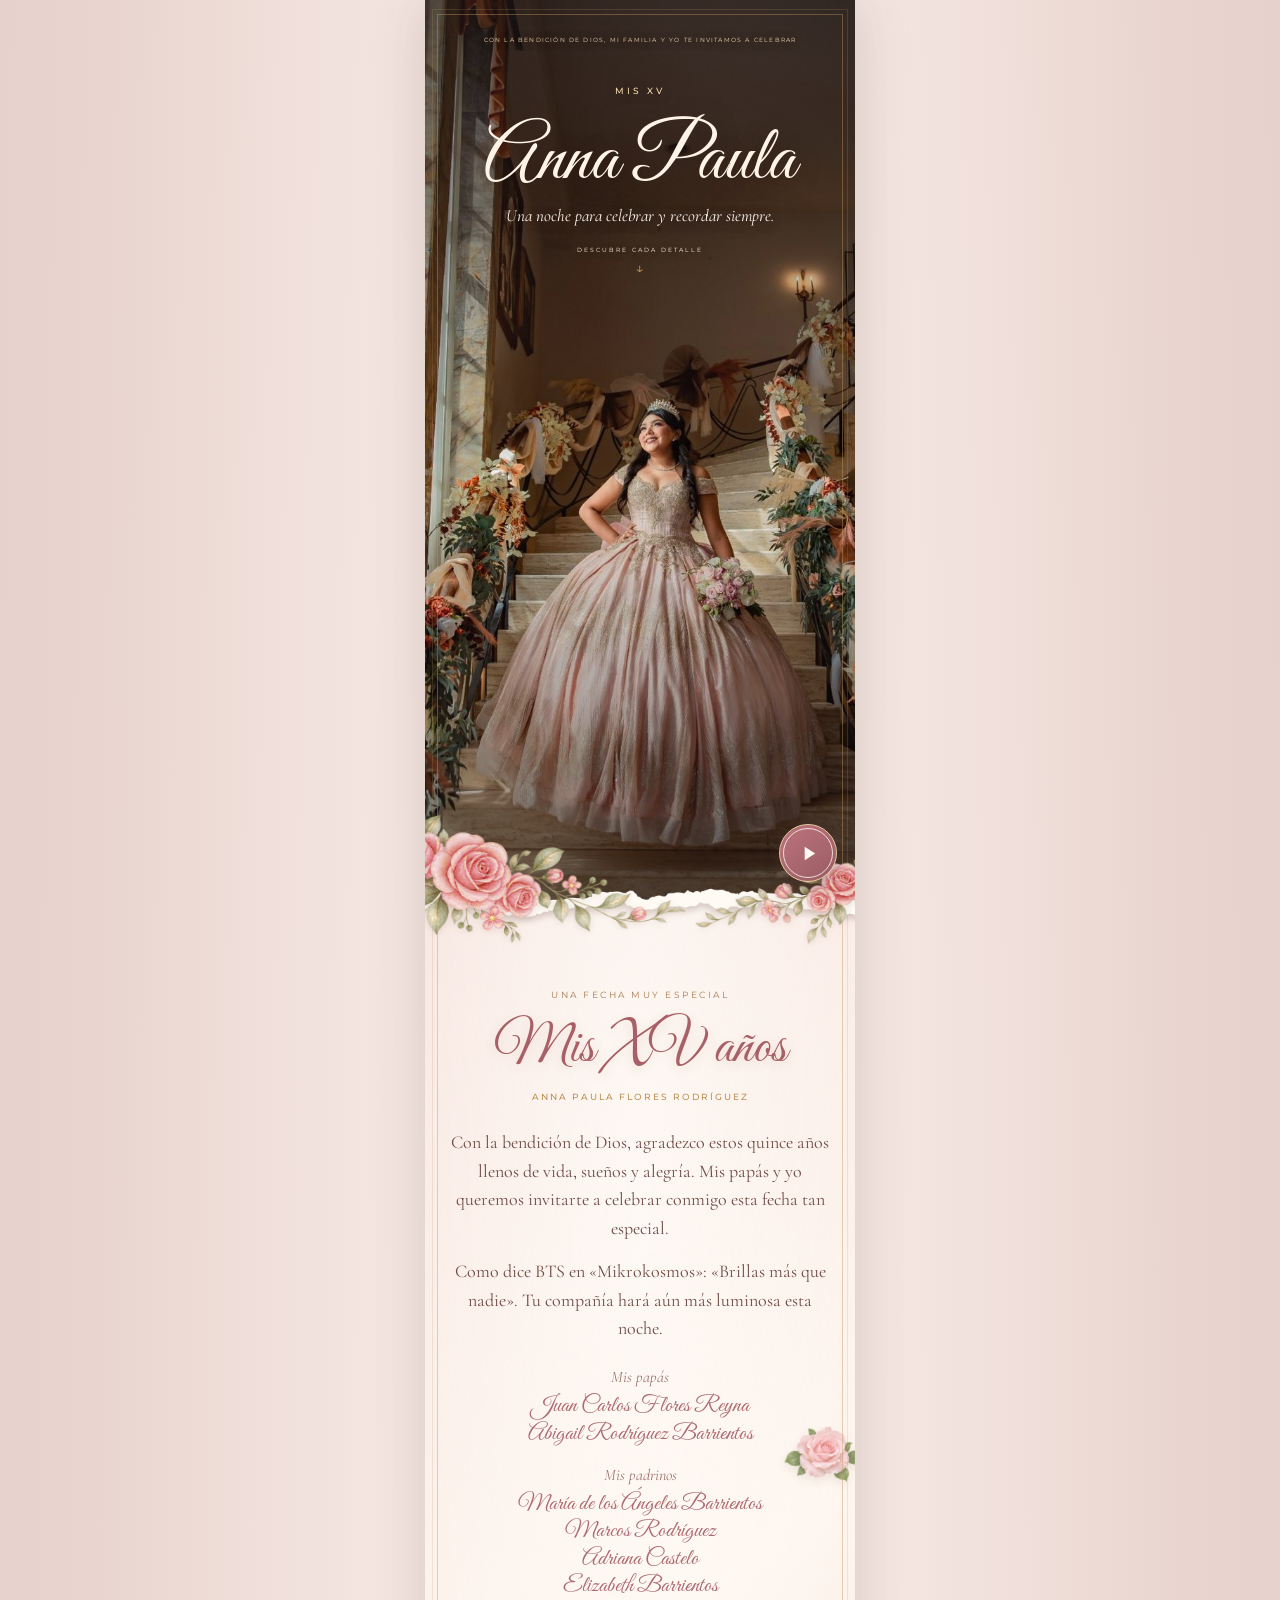
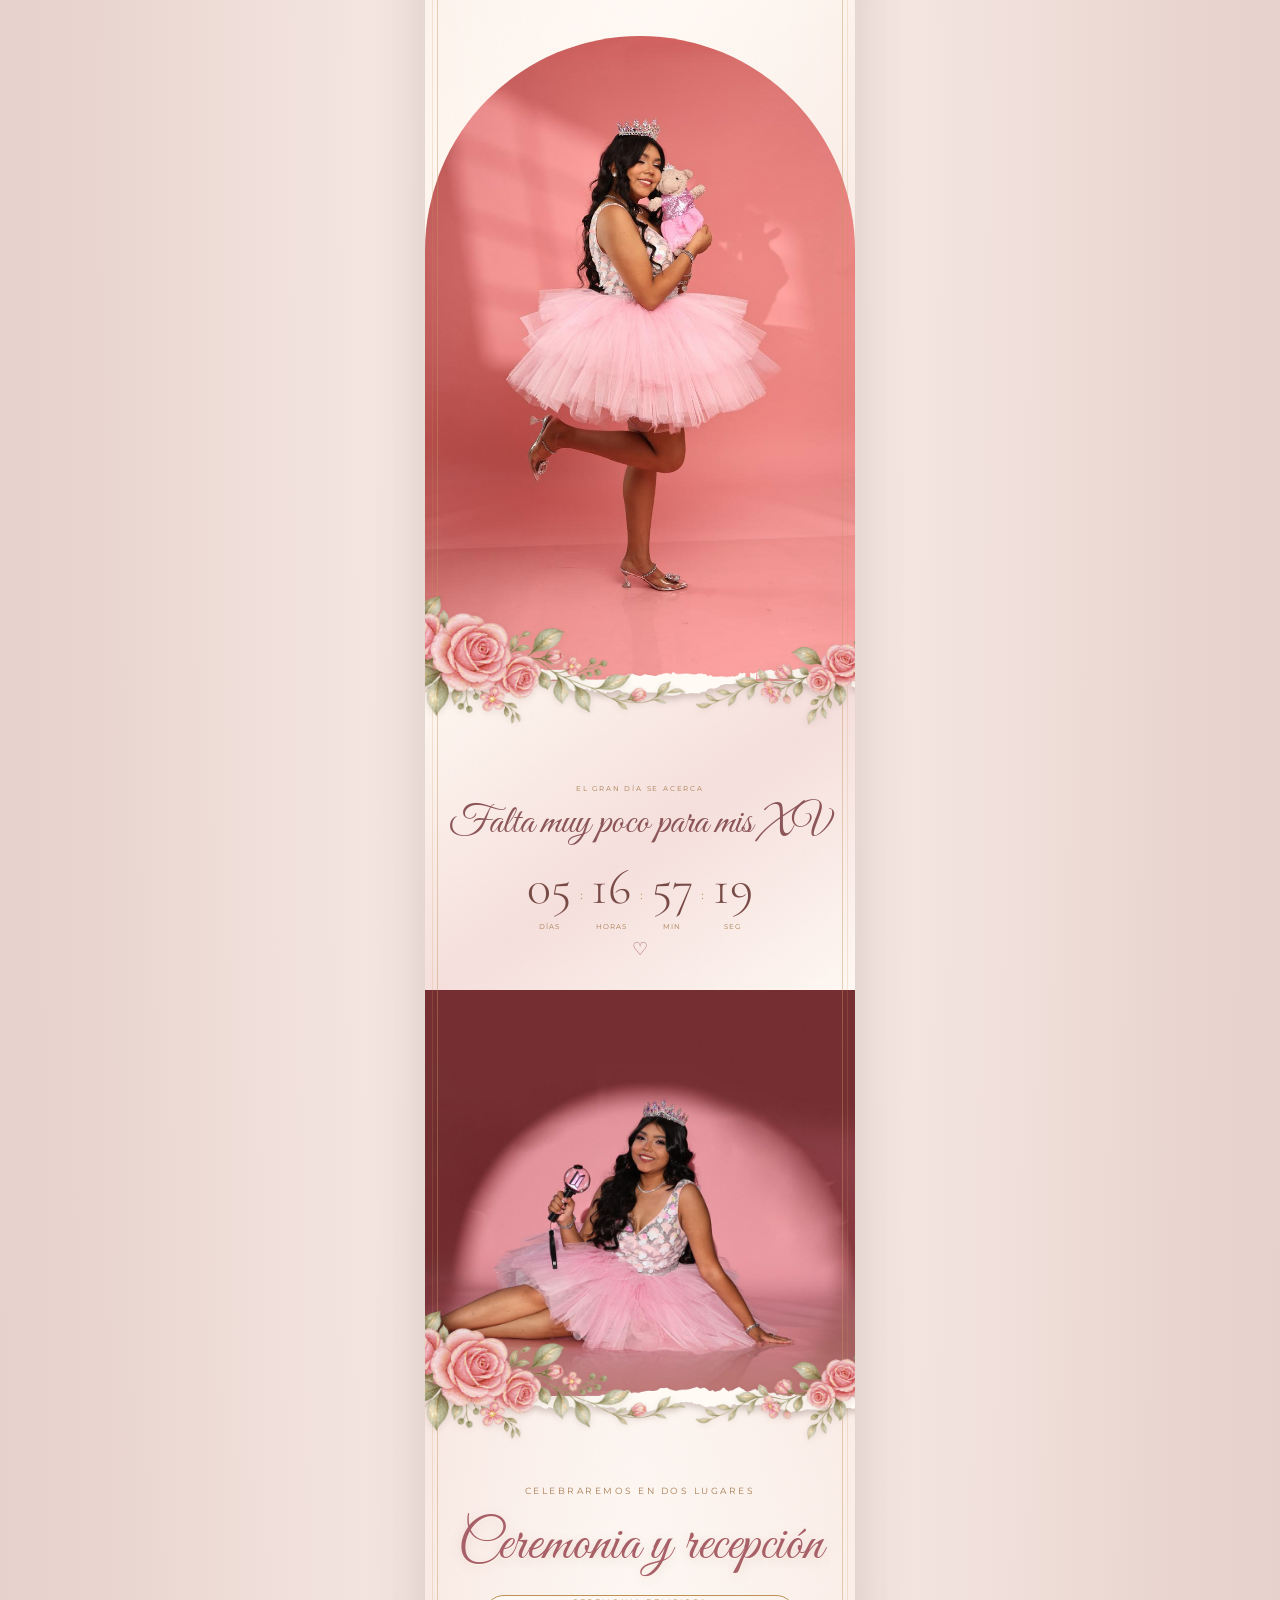
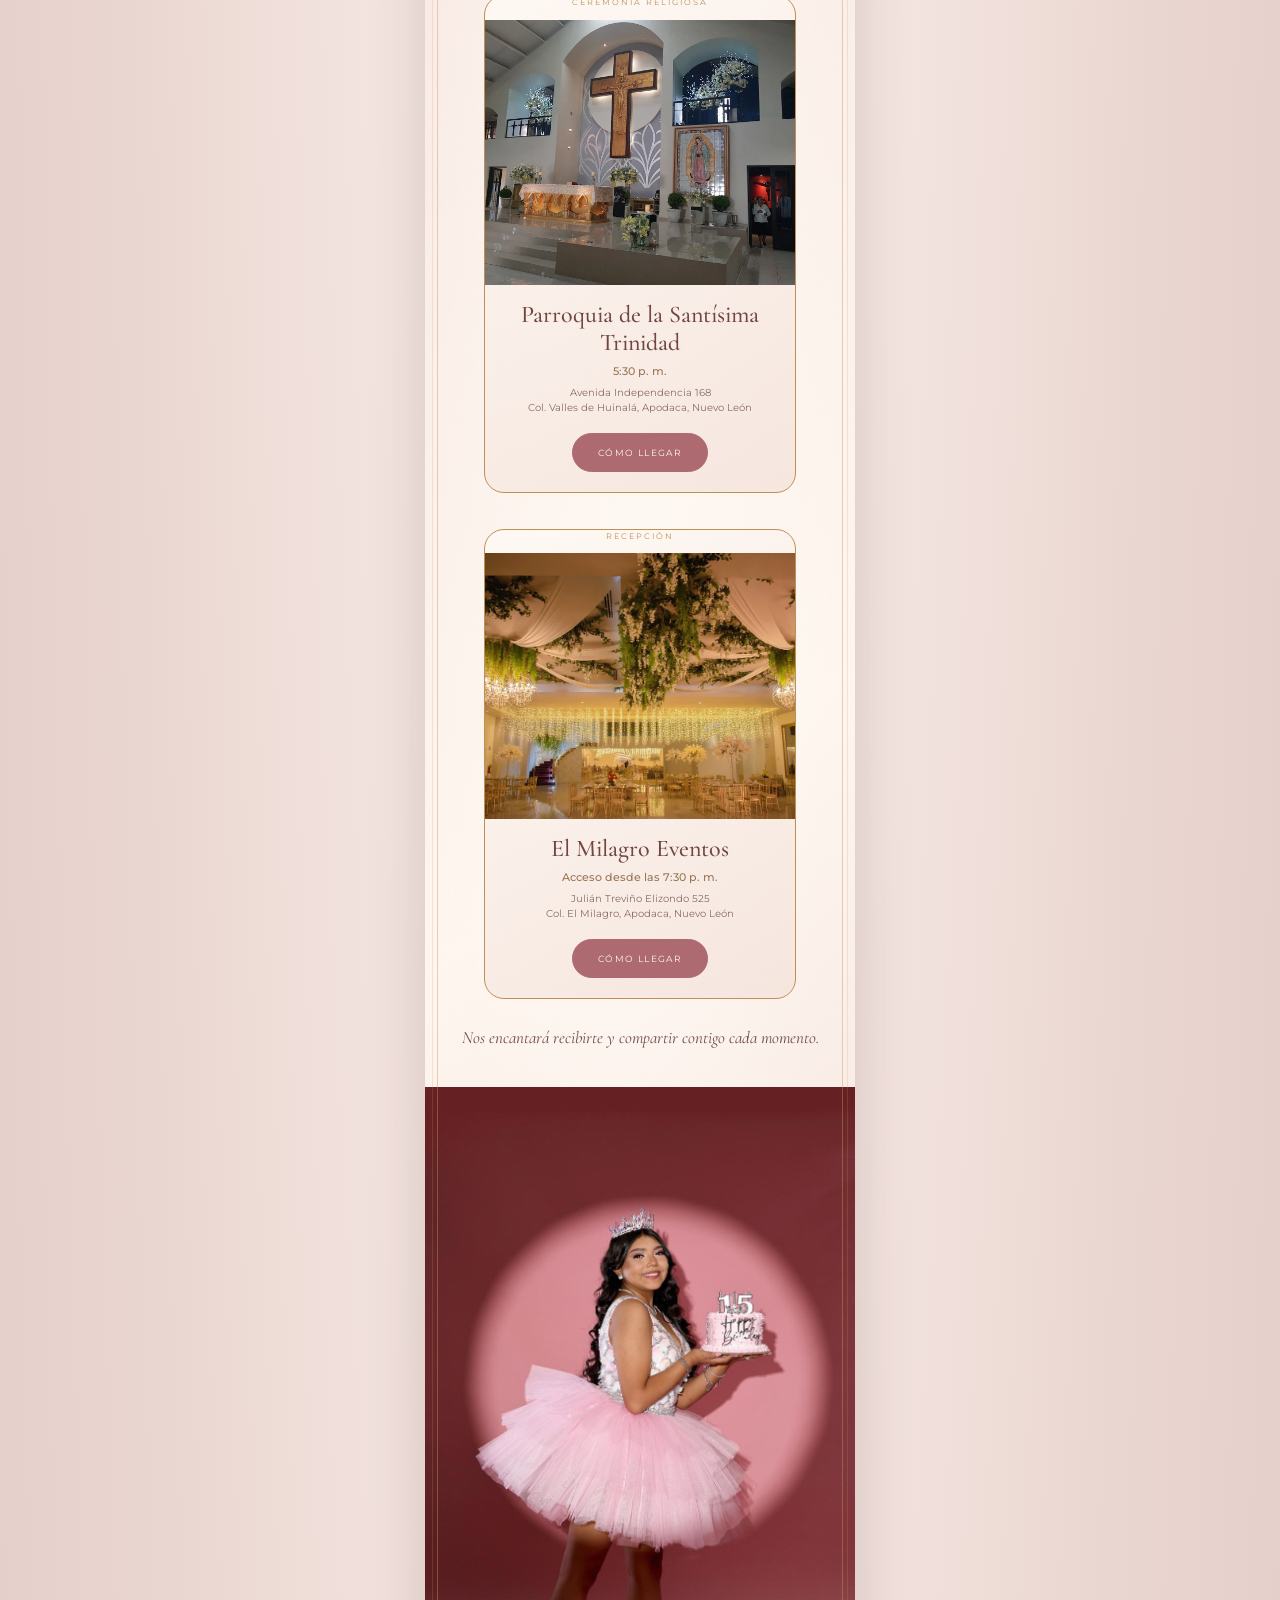
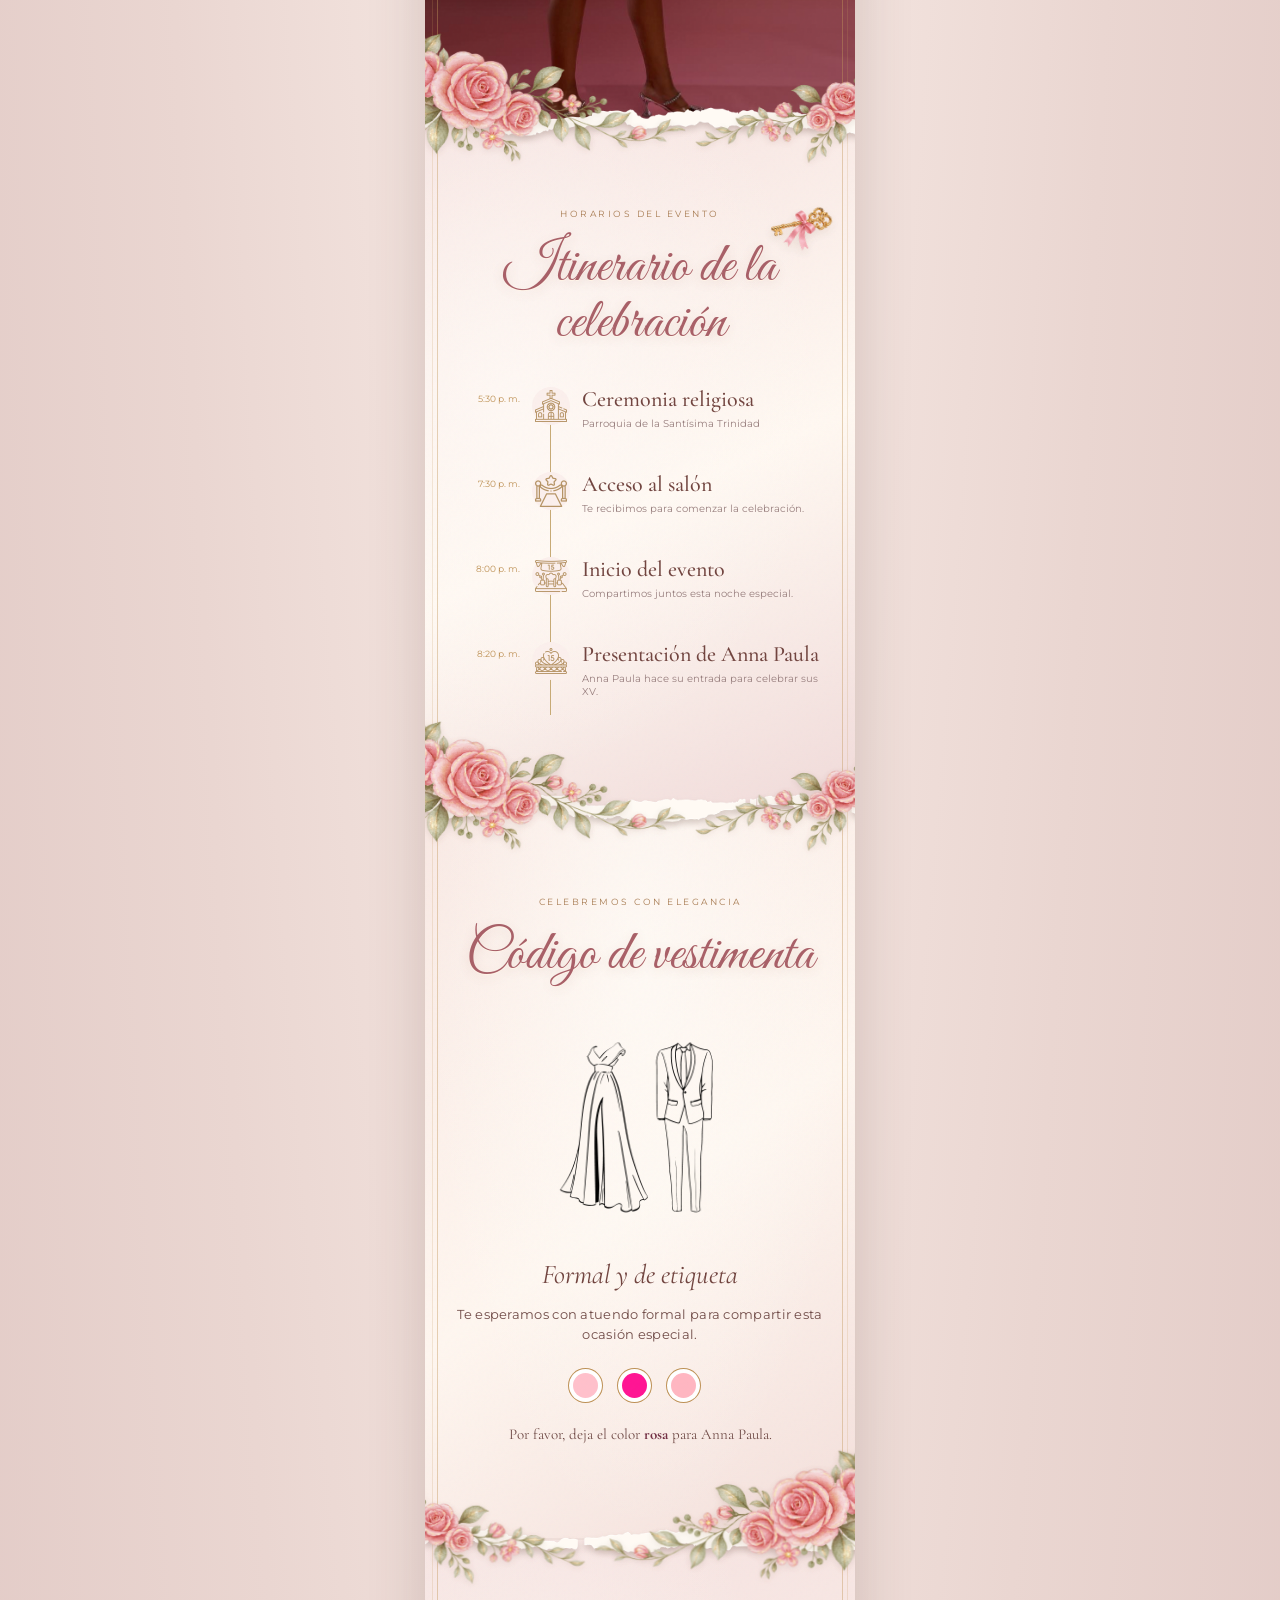
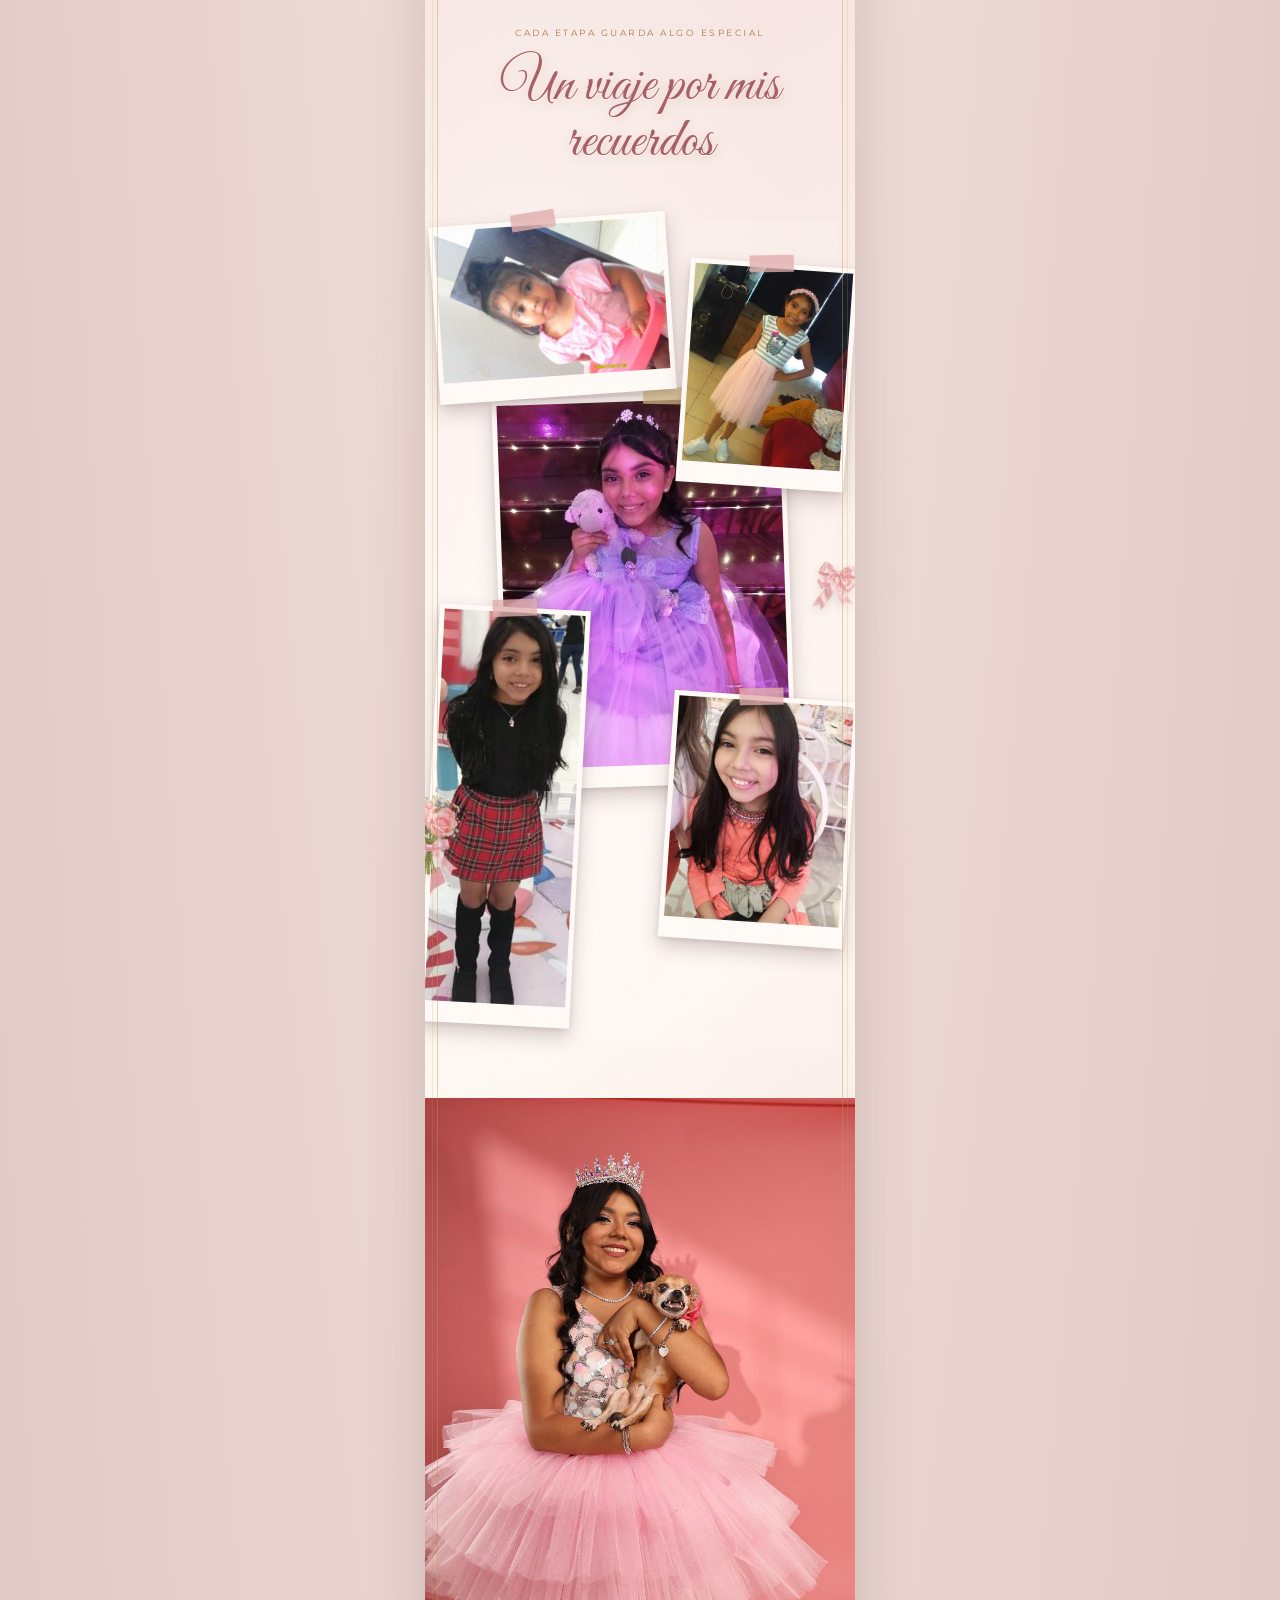
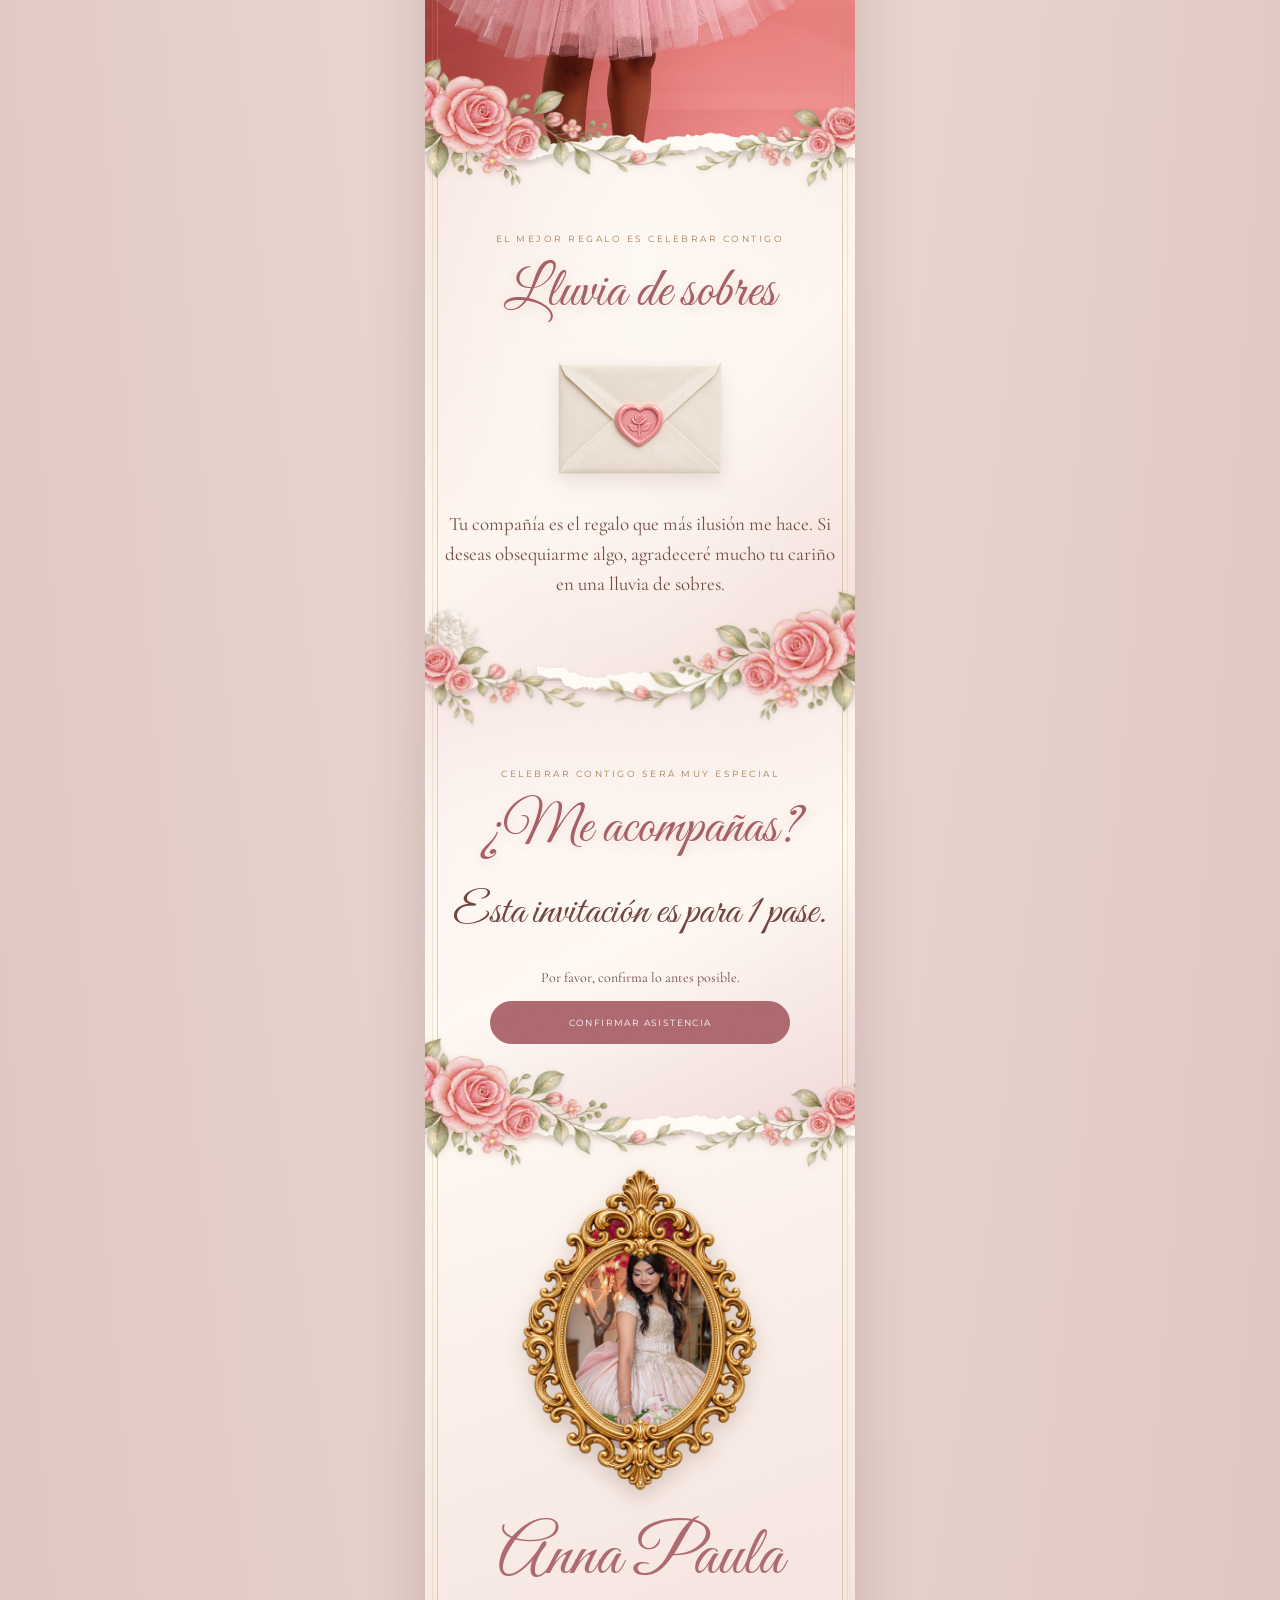
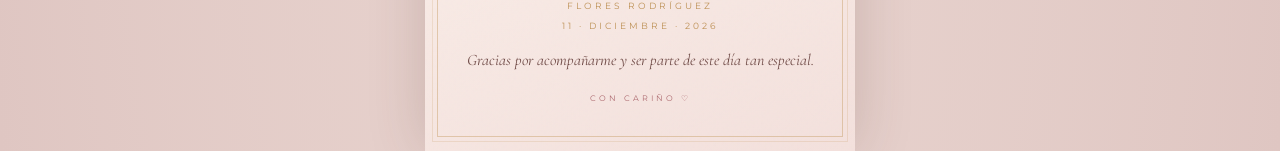
==== commit b05622ae: "Update index.html Actualiza link 1 pase" ====
--- a/index.html
+++ b/index.html
@@ -202,7 +202,7 @@
                 <!-- Cambia “1 pase” aquí en cada copia de la invitación. -->
                 <p class="assigned-passes">Esta invitación es para <strong>1 pase</strong>.</p>
                 <p class="rsvp-deadline">Por favor, confirma lo antes posible.</p>
-                <a class="solid-btn" href="https://docs.google.com/forms/d/e/1FAIpQLSf48ewP8IYjfvu2QK6KBSsSONPU7wRR5Dz1AoerXNyhxl4kzA/viewform?usp=header"
+                <a class="solid-btn" href="https://forms.gle/GUusLHd5VnadVFtq5"
                     target="_blank" rel="noopener noreferrer">CONFIRMAR ASISTENCIA</a>
             </section>
             <div class="section-join" aria-hidden="true">
--- a/styles.css
+++ b/styles.css
@@ -1223,8 +1223,8 @@
     background: radial-gradient(ellipse at 50% 18%,#fff6f1 0%,#ead6d1 58%,#dfc6c2 100%);
 }
 
-.invitation-shell {
-    container-type: inline-size;
+.invitation-shell {
+    container-type: inline-size;
     position: relative;
     width: min(100%,430px);
     min-height: 100vh;
@@ -1401,7 +1401,7 @@
     letter-spacing: 5px;
     color: #f3d9ad;
     text-shadow: 0 1px 10px #321d19;
-    margin: 0 0 3px;
+    margin: 20px 0 13px;
 }
 
 .crown-ornament {
@@ -2042,14 +2042,12 @@
     .photo-gallery {
         gap: 0;
     }
-    .countdown-card {
-        padding: 22px 12px 18px;
-    }
+    
     .countdown-card .countdown div {
         min-width: 35px;
     }
     .countdown-card .countdown strong {
-        font-size: 24px;
+        font-size: 30px;
     }
 }
 
@@ -2280,6 +2278,7 @@
         width: calc(100% + 40px);
         margin-left: -20px;
         margin-right: -20px;
+        left: 0;
     }
     .section::before {
         height: 58px;
@@ -2481,9 +2480,9 @@
         margin: -20px 0;
     }
     .section-join__flowers {
-        top: -52px;
-        left: 1.5%;
-        width: 97%;
+        top: -75px;
+        left: -15.5%;
+        width: 130%;
     }
     .section .decoration-cutout--ramo-rosas {
         width: 88px;
@@ -2863,7 +2862,7 @@
 
 @media(max-width: 420px) {
     .venue .venue-card {
-        padding: 0;
+        padding:5px 0 18px;
     }
 
     .venue .venue-photo {
